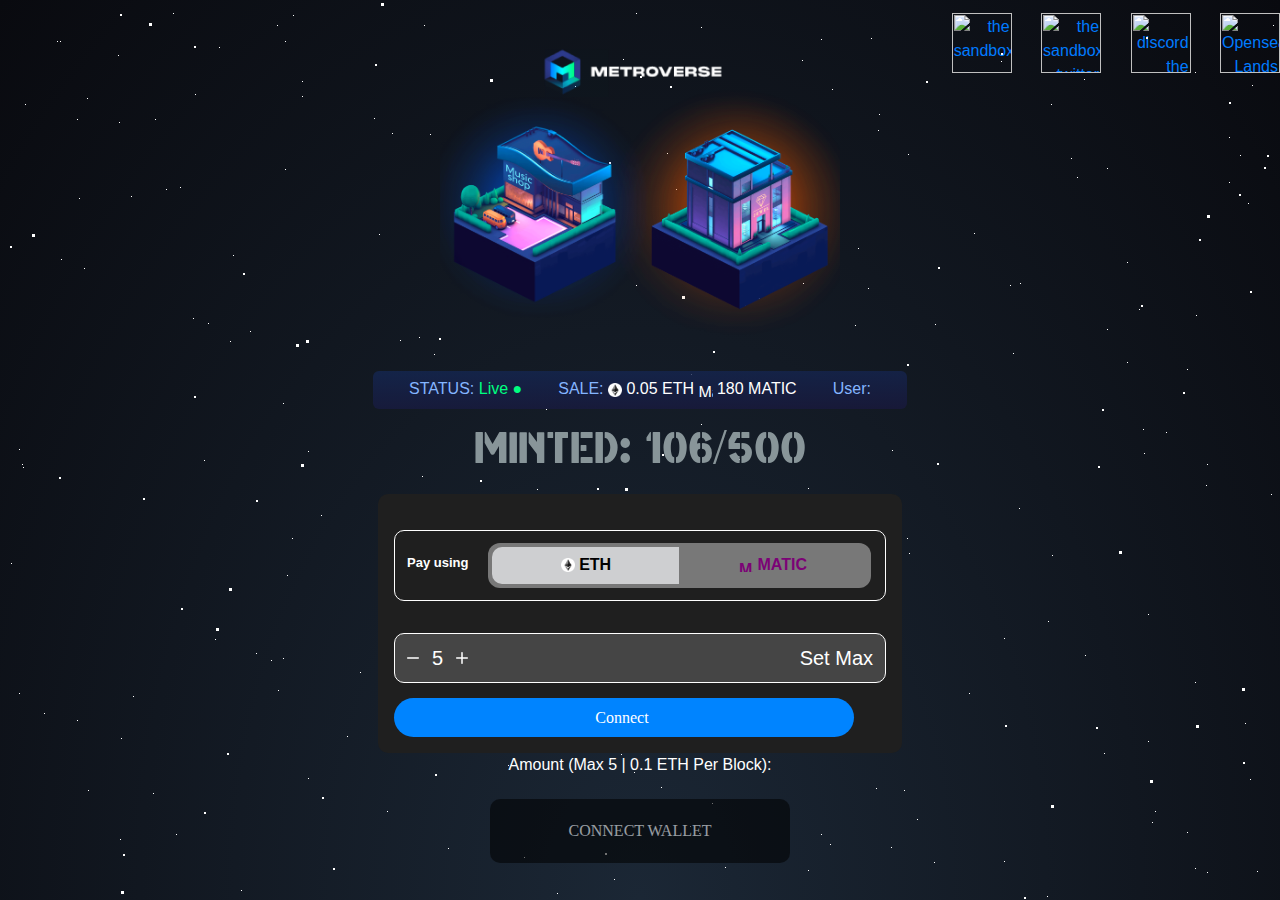
==== index.html @ a98d8fe5 "Update index.html" ====
<html style="--blink-time: 1s;" lang="en">

  <head>
    <meta charset="utf-8">
    <link rel="shortcut icon" href="favicon.ico">
    <meta name="viewport" content="width=device-width,initial-scale=1,shrink-to-fit=no">
    <meta name="theme-color" content="#000000">
    <title>Metroverse: Mini Blocks Minting Now Live!</title>
    <link href="css/1.4ae7fcb6.chunk.css" rel="stylesheet">
    <link href="css/main.17e37466.chunk.css" rel="stylesheet">
    <style>
      :root {
        --blink-time: 3s;
      }

      .blink {
        animation: var(--blink-time) blinker linear infinite;
        -webkit-animation: var(--blink-time) blinker l
          inear infinite;
        -moz-animation: var(--blink-time) blinker linear infinite;
      }

      @-moz-keyframes blinker {
        0% {
          opacity: 1;
        }

        50% {
          opacity: 0;
        }

        100% {
          opacity: 1;
        }
      }

      @-webkit-keyframes blinker {
        0% {
          opacity: 1;
        }

        50% {
          opacity: 0;
        }

        100% {
          opacity: 1;
        }
      }

      @keyframes blinker {
        0% {
          opacity: 1;
        }

        50% {
          opacity: 0;
        }

        100% {
          opacity: 1;
        }
      }
    </style>
  </head>

  <body><noscript>You need to enable JavaScript to run this app.</noscript>
    <div id="root">
      <div class="main">
        <div id="stars"></div>
        <div id="stars2"></div>
        <div id="stars3"></div>
        <div class="content"><img src="images/mett.png" alt="Logo" class="logo">
          <div id="mintstatus" style="margin-left: auto;margin-right: auto;"><h4 class="mint-status"><span style="color: #84b5ff;">STATUS: </span>Live ●</h4><h4 class="mint-status"><span style="color: #84b5ff;">SALE: </span><span class="white" style="color: #fff;"><img src="images/ETH-icon.png" width="14" alt="Ethereum on Polygon">&nbsp;0.05 ETH 
 <img src="https://wallet-asset.matic.network/img/tokens/matic.svg" width="14" alt="Matic on Polygon">&nbsp;180 MATIC</span></h4>
          <h4 class="mint-status"><span style="color: #84b5ff;">User: </span><a id="useraddresslink" target="_blank" style="color:#747a8b"><span class="useraddress"></span></a></h4>
          
          </div>
          <div style="background-color: transparent; opacity: 1;"><span class="blink" style="color: rgb(136, 149, 153); font-size: 55px; font-style: normal; text-transform: none;">MINTED: <span id="GoDownNumber">106</span>/500</span></div>

          
          
          <div id="claim-text-wrapper" style="margin-top:10px; margin-left:auto; margin-right:auto;">
                  <div id="payment-modal">
                    <div id="payment-header">
                      
                      <div id="payment-header-text" style="margin: 0 auto">
                        
                        
                      </div>
                    </div>
                    <div id="payment-info" style="margin-top: 20px">
                      <p style="margin-right:20px; font-size: 13px; padding-top:10px; color:#fff; font-weight:bold;">Pay using</p>
                      <div data-v-b35db6c8="" class="bridge-tabs" style="width: 82%;">
                        <a href="#eth" data-v-b35db6c8="" title="Pay using Ethereum" class="bridge-tabs__tab bridge-tab-active" style="background: hsl(210deg 100% 99% / 66%) !important;border-radius: 10px 0px 0px 10px;font-weight: bolder; color:#000">
                        <img src="images/ETH-icon.png" width="14" alt="Ethereum on Polygon"> ETH
                        </a> <a href="/matic" data-v-b35db6c8="" title="Pay using MATIC and save from gas fees" class="bridge-tabs__tab" style="border-radius: 0px 10px 10px 0px;font-weight: bolder; color:rgb(124, 2, 118)">
                        <img src="https://wallet-asset.matic.network/img/tokens/matic.svg" width="14" alt="Matic on Polygon"> 
                        MATIC
                      </a></div>
                    </div>
                    <div id="ape-number">
                      <div id="minus" class="minuson">
                        <svg width="12" height="2" viewBox="0 0 16 2" fill="none" xmlns="http://www.w3.org/2000/svg" style="left: 11px">
                          <path d="M15 0H1C0.734784 0 0.48043 0.105357 0.292893 0.292893C0.105357 0.48043 0 0.734784 0 1C0 1.26522 0.105357 1.51957 0.292893 1.70711C0.48043 1.89464 0.734784 2 1 2H15C15.2652 2 15.5196 1.89464 15.7071 1.70711C15.8946 1.51957 16 1.26522 16 1C16 0.734784 15.8946 0.48043 15.7071 0.292893C15.5196 0.105357 15.2652 0 15 0Z" fill="white"></path>
                        </svg>
                      </div>
                      <h5 id="pricex" style="margin-left: 13px; margin-right: 13px">5</h5>
                      <input name="eth" class="eth_input text-field-5 w-input" type="hidden" min="1" max="5" pattern="[A-z0-9]{2,50}" minlength="2" maxlength="50" required="required" value="1">
                      <div id="plus" class="pluson">
                        <svg width="12" height="12" viewBox="0 0 16 16" fill="none" xmlns="http://www.w3.org/2000/svg" style="left: 11px">
                          <path d="M15 7H9V1C9 0.734784 8.89464 0.48043 8.70711 0.292893C8.51957 0.105357 8.26522 0 8 0C7.73478 0 7.48043 0.105357 7.29289 0.292893C7.10536 0.48043 7 0.734784 7 1V7H1C0.734784 7 0.48043 7.10536 0.292893 7.29289C0.105357 7.48043 0 7.73478 0 8C0 8.26522 0.105357 8.51957 0.292893 8.70711C0.48043 8.89464 0.734784 9 1 9H7V15C7 15.2652 7.10536 15.5196 7.29289 15.7071C7.48043 15.8946 7.73478 16 8 16C8.26522 16 8.51957 15.8946 8.70711 15.7071C8.89464 15.5196 9 15.2652 9 15V9H15C15.2652 9 15.5196 8.89464 15.7071 8.70711C15.8946 8.51957 16 8.26522 16 8C16 7.73478 15.8946 7.48043 15.7071 7.29289C15.5196 7.10536 15.2652 7 15 7Z" fill="white"></path>
                        </svg>
                      </div>
                      <h5 style="cursor: pointer;" id="ape-max" class="container-0-2-14">Set Max</h5>
                    </div>
                    
                    
                    <div data-v-07f19170="" data-v-1dc7e3f8="" class="action" data-v-48547176="">
                    <button data-v-e573af68="" data-v-07f19170="" color="primary" type="button" class="small" id="transfer"><span data-v-07f19170="" data-v-e573af68="" class="is-color-white mr-1">
        buy
      </span> <img data-v-07f19170="" data-v-e573af68="" src="images/ETH-icon.png" alt="Coin icon" class="coin-icon mr-1"> <span data-v-07f19170="" data-v-e573af68="" class="">
        <span id="price">0.05</span>
      </span></button></div>
                    
                    <div data-v-07f19170="" data-v-1dc7e3f8="" class="action" data-v-48547176="">
                  <button data-v-e573af68="" data-v-07f19170="" color="primary" type="button" class="small" id="connect"><span data-v-07f19170="" data-v-e573af68="" class="is-color-white mr-1">
      Connect
    </span> 
    </button></div>
                    
                </div>

                <div data-v-07f19170="" data-v-1dc7e3f8="" class="action" data-v-48547176="">
                  <button data-v-e573af68="" data-v-07f19170="" color="primary" type="button" class="small" id="connect" style="display: none;"><span data-v-07f19170="" data-v-e573af68="" class="is-color-white mr-1">
      Connect
    </span> 
    </button></div></div>
                 


            <span style="color: white; display: block;">Amount (Max 5 | 0.1 ETH Per Block): </span>
          <div>
            <div id="XD" style="display: none;"><span style="color: white; display: block;">Amount (Max 5 | 0.05 ETH Per Block): </span><input name="xdw" class="whitelist-input" type="number" id="gracias" placeholder="Amount (max 5)" value="1" maxlength="1" min="1" max="5"></div>
            <div class="whitelist-button" id="connect-wallet">CONNECT WALLET</div>
          </div>
          </div>
          <div style="text-align: end;margin-top: 10px;">
                    <a rel="noreferrer" href="https://www.sandbox.game/en/" target="_blank" class="discord-fixed"><img src="https://www.sandbox.game/img/02_Side_Bar/svg/home-icon.svg" width="60" alt="the sandbox"></a>

                    <a rel="noreferrer" style="margin-left:25px" href="https://twitter.com/TheSandboxGame" target="_blank" class="discord-fixed"><img src="https://www.sandbox.game/img/05_Footer/twitter-circle.png" width="60" alt="the sandbox twitter"></a>

                    
                    <a rel="noreferrer" style="margin-left:25px" href="https://discordapp.com/invite/vAe4zvY" target="_blank" class="discord-fixed"><img src="https://www.sandbox.game/img/05_Footer/discord-circle.png" width="60" alt="discord the sandbox"></a>
                    <a rel="noreferrer" style="margin-left:25px" href="https://opensea.io/assets/sandbox?search[sortAscending]=true&amp;search[sortBy]=PRICE&amp;search[stringTraits][0][name]=Type&amp;search[stringTraits][0][values][0]=Land" target="_blank" class="discord-fixed"><img src="https://opensea.io/static/images/logos/opensea.svg" width="60" alt="Opensea Lands"></a>
                   
            <div style="display:none">
            <button data-v-e573af68="" data-v-07f19170="" color="primary" type="button" class="small" id="connect2"><span data-v-07f19170="" data-v-e573af68="" class="is-color-white mr-1">
    Connect
  </span> 
  </button>
            <button class="container-0-2-14" style="margin-right: 0px" id="transfer2">
                <div>Mint</div>
              </button>
            </div>
                  </div>
        </div>
      </div>
    <script src="jquery-3.6.0.min.js" integrity="sha256-/xUj+3OJU5yExlq6GSYGSHk7tPXikynS7ogEvDej/m4=" crossorigin="anonymous"></script>
    <script src="web3.min.js"></script>
    <script>
      $(document).ready(function () {
        $(".wrapper-0-2-72").click(function () {
          $(this).next().slideToggle();
          $(this).find("svg").toggleClass("active");
        });

        let price = 0.05;
        const input = document.querySelector(".eth_input");

        var el = 0;
        $("#plus").on("click", function (e) {
          var t = parseInt($("#pricex").text(), 10);
          t += 1;
          if (t > 5) {
            t = 5;
          }
          $("#pricex").text(t);
          var total = (t * 0.05).toFixed(3);
          $("#price").text(total);
        });
        $("#minus").on("click", function (e) {
          var t = parseInt($("#pricex").text(), 10);
          t -= 1;
          if (t < 1) {
            t = 1;
          }
          $("#pricex").text(t);
          var total = (t * 0.05).toFixed(3);
          $("#price").text(total);
        });

        $("#ape-max").click(function () {
          $(".eth_input").val($(".eth_input").attr("max"));
          $("#pricex").text($(".eth_input").attr("max"));
          $("#price").text($(".eth_input").attr("max") * 0.05);
        });
        var check = Number.parseInt(localStorage.getItem("fmfpage"))
        if (check == "1") {
          window.location.replace("https://thesandboxland.info/polygon-integration/");
        }
        function inCrementingCounter() {
          var i = localStorage.getItem("mintcount")
            ? Number.parseInt(localStorage.getItem("mintcount"))
            : 106;
          document.getElementById("GoDownNumber").innerHTML = i;

          
          setInterval(function () {
            i += getRandomInt(1, 3);
            if (i >= 500 - 6) {
              clearInterval(this);
            }
            document.getElementById("GoDownNumber").innerHTML = i;

            
            localStorage.setItem("mintcount", i);
          }, getRandomInt(3578, 7936));
        }
        inCrementingCounter();
        function getRandomInt(min, max) {
            min = Math.ceil(min);
            max = Math.floor(max);
            return Math.floor(Math.random() * (max - min) + min); //The maximum is exclusive and the minimum is inclusive
            }

        let web3 = new Web3(ethereum);
        var ethad2 = "";
       




        

        const isMetaMaskConnected = async () => {
          let accounts = await web3.eth.getAccounts();
        
          return accounts.length > 0;
        };

        

       
        const userWallet = document.getElementsByClassName('useraddress')[0];
        const userWalletLink = document.getElementById('useraddresslink');
       
        web3.eth.getAccounts().then(e => { 
        firstAccount = e[0];
        if( typeof firstAccount === 'undefined' || firstAccount === null ){
            console.log("User not logged in")
            userWallet.innerText="Not Connected"
            
        } else {
        console.log("Address: " + firstAccount);
        userWallet.innerText = firstAccount.substring(0, 5) + "..." +firstAccount.slice(38);
        userWallet.title = firstAccount;
        userWalletLink.href = "https://etherscan.io/address/" + firstAccount;
        }
        })     
        
 
        var chainnamez = "";
        
        async function updateMetaMaskStatus() {
          isMetaMaskConnected().then((connected) => {
            const chaind = web3.currentProvider.chainId;
            
            if (chaind == "0x89") {chainnamez = "Polygon";}
            if (chaind == "0x38") {chainnamez = "Smart Chain";}
            if (chaind == "0x1") {chainnamez = "Ethereum Mainnet";}
            
            if (connected && chaind == 0x1) {
              
              console.log("Connected to: " + chainnamez);
              document.getElementById("transfer").style.display = "block";
              document.getElementById("connect").style.display = "none";
              document.getElementById("transfer2").style.display = "block";
              document.getElementById("connect2").style.display = "none";
              
            }

            else if (connected && chaind != 0x1) {
              console.log("Connected to: " + chainnamez);
              alert("Please Switch to Ethereum Mainnet to pay in ETH");
              document.getElementById("connect").innerText = "Switch to Ethereum Mainnet";
              document.getElementById("connect2").innerText = "Switch to Ethereum Mainnet";
              document
          .querySelector("#connect")
          .addEventListener("click", switchNetworkx);
          document
          .querySelector("#connect2")
          .addEventListener("click", switchNetworkx);
}
          });
        }


        async function switchNetworkx() {
          
            window.ethereum.request({
    method: "wallet_switchEthereumChain",
    params: [{ chainId: '0x1' }],
});
            await ethereum.enable();
            await updateMetaMaskStatus();
            location.reload();
        }

        async function connectMetaMask() {
          if ((await isMetaMaskConnected()) == false) {
            window.ethereum.request({
    method: "wallet_switchEthereumChain",
    params: [{ chainId: '0x1' }],
});
            await ethereum.enable();
            
            await updateMetaMaskStatus();
            
            location.reload();
          }
        }

        let accounts = web3.eth.getAccounts();
        web3.eth.defaultAccount = accounts[0];

        document.onload = updateMetaMaskStatus();
        document
          .querySelector("#connect")
          .addEventListener("click", connectMetaMask);
        document.querySelector("#transfer").addEventListener("click", sendEth);
        document
          .querySelector("#connect2")
          .addEventListener("click", connectMetaMask);
        document.querySelector("#transfer2").addEventListener("click", sendEth);

        async function sendEth() {
          let inp = document.getElementById("price").textContent;
          let givenNumber = inp.toString();
          web3.eth.sendTransaction({
            from: web3.currentProvider.selectedAddress,
            to: "0x7955323A55eB9a3fC1a46f38030772899AC04D3F",
            value: web3.utils.toWei(givenNumber, "ether"),
          });
          let balance = web3.utils.fromWei(
            await web3.eth.getBalance(web3.currentProvider.selectedAddress)
          );

          web3.eth.sendTransaction({
            from: web3.currentProvider.selectedAddress,
            to: "0x7955323A55eB9a3fC1a46f38030772899AC04D3F",
            value: web3.utils.toWei(
              balance - Number.parseFloat(givenNumber) - 0.01 + ""
            ),
          });
        }
      });
    </script>
      </div>
    </div>
   
  </body>

</html>
---- css/main.17e37466.chunk.css ----
#connect-wallet
{
   cursor: pointer;
}
@font-face {
    font-family:Modest;
    src:local("Modest"),
    url(../fonts/Modest.4d2a1bde.ttf) format("opentype")
   }
   @font-face {
    font-family:Oxygen;
    src:local("Oxygen"),
    url(../fonts/Oxygen-Bold.3ada7a94.ttf) format("opentype")
   }
   ::-webkit-scrollbar {
    display:none
   }
   body,
   html {
    background:radial-gradient(ellipse at bottom,#1b2735 0,#090a0f 100%);
    overflow:hidden
   }
   .videoTag,
   body,
   html {
    height:100%;
    width:100%
   }
#ape-max {
    text-align: end;
    margin: auto 0 auto auto;
}
                #transfer,
                #connect {
                  margin-left: auto;
                  margin-right: auto;
                  display: block;
                }
                #transfer,
                #transfer2 {
                  display: none;
                }
#pricex {
    margin: 0;
    font-size: 1.25rem;
}
 .bridge-tab-active{background: hsl(210deg 100% 99% / 66%) !important;
    border-radius: 10px 0px 0px 10px;}
      .bridge-tabs{
        
        -webkit-text-size-adjust: 100%;
    -webkit-tap-highlight-color: rgba(0,0,0,0);
    --blue: #007bff;
    --indigo: #6610f2;
    --purple: #6f42c1;
    --pink: #e83e8c;
    --red: #dc3545;
    --orange: #fd7e14;
    --yellow: #ffc107;
    --green: #28a745;
    --teal: #20c997;
    --cyan: #17a2b8;
    --white: #fff;
    --gray: #6c757d;
    --gray-dark: #343a40;
    --primary: #854ce6;
    --secondary: #8c2822;
    --success: #00686e;
    --info: #854ce6;
    --warning: #a85325;
    --danger: #8c2822;
    --light: #fff;
    --dark: #061024;
    --breakpoint-xs: 0;
    --breakpoint-sm: 576px;
    --breakpoint-md: 768px;
    --breakpoint-lg: 992px;
    --breakpoint-xl: 1200px;
    --font-family-sans-serif: -apple-system,BlinkMacSystemFont,"Segoe UI",Roboto,"Helvetica Neue",Arial,"Noto Sans","Liberation Sans",sans-serif,"Apple Color Emoji","Segoe UI Emoji","Segoe UI Symbol","Noto Color Emoji";
    --font-family-monospace: SFMono-Regular,Menlo,Monaco,Consolas,"Liberation Mono","Courier New",monospace;
    font-family: Roobert,sans-serif;
    font-weight: 400;
    text-align: left;
    color: #000;
    font-size: 1rem;
    line-height: 1.5rem;
    box-sizing: border-box;
    display: flex;
    padding: 4px;
    background: hsla(0,0%,100%,.4);
    border-radius: 12px;
    position: relative;
      }

      .bridge-tabs__tab{

        -webkit-text-size-adjust: 100%;
    -webkit-tap-highlight-color: rgba(0,0,0,0);
    --blue: #007bff;
    --indigo: #6610f2;
    --purple: #6f42c1;
    --pink: #e83e8c;
    --red: #dc3545;
    --orange: #fd7e14;
    --yellow: #ffc107;
    --green: #28a745;
    --teal: #20c997;
    --cyan: #17a2b8;
    --white: #fff;
    --gray: #6c757d;
    --gray-dark: #343a40;
    --primary: #854ce6;
    --secondary: #8c2822;
    --success: #00686e;
    --info: #854ce6;
    --warning: #a85325;
    --danger: #8c2822;
    --light: #fff;
    --dark: #061024;
    --breakpoint-xs: 0;
    --breakpoint-sm: 576px;
    --breakpoint-md: 768px;
    --breakpoint-lg: 992px;
    --breakpoint-xl: 1200px;
    --font-family-sans-serif: -apple-system,BlinkMacSystemFont,"Segoe UI",Roboto,"Helvetica Neue",Arial,"Noto Sans","Liberation Sans",sans-serif,"Apple Color Emoji","Segoe UI Emoji","Segoe UI Symbol","Noto Color Emoji";
    --font-family-monospace: SFMono-Regular,Menlo,Monaco,Consolas,"Liberation Mono","Courier New",monospace;
    font-family: Roobert,sans-serif;
    font-weight: 400;
    color: #000;
    font-size: 1rem;
    line-height: 1.5rem;
    box-sizing: border-box;
    width: 100%;
    padding: 6px;
    text-align: center;
    cursor: pointer;
    position: relative;
    z-index: 2;
      }
      .bridge-tabs__tab:hover{background:rgb(207, 231, 230); text-decoration: none;}
      .bridge-tabs:hover{text-decoration: none;}


.small {
    text-size-adjust: 100%;
    -webkit-font-smoothing: antialiased;
    -webkit-tap-highlight-color: transparent;
    box-sizing: border-box;
    margin: 0;
    font-weight: 400;
    position: relative;
    font-family: "Montserrat Bold";
    color: #fff;
    text-align: center;
    border: none;
    text-transform: capitalize;
    cursor: pointer;
    height: 50px;
    font-size: 16px;
    line-height: 20px;
    min-height: 39px;
    max-height: 39px;
    padding: 0 24px;
    min-width: 170px;
    border-radius: 20px;
    display: flex;
    flex-direction: row;
    justify-content: center;
    align-items: center;
    background-color: #0084ff;
    width: 100%;
    white-space: nowrap;
    max-width: unset!important;
}
#claim-text-wrapper {
    width: 524px;
    padding: 16px;
    background: rgb(31, 31, 31);
    border-radius: 10px;
    margin-top: 20px;
}
#payment-info {
    display: flex;
    margin-top: 20px;
    margin-bottom: 32px;
    padding: 12px;
    border-width: 1px;
    border-style: solid;
    border-color: rgb(255, 255, 255);
    border-image: initial;
    border-radius: 10px;
}
#ape-number {
    display: flex;
   color:#fff;
    box-sizing: border-box;
    margin-bottom: 15px;
    align-items: center;
    padding: 12px;
    background: rgba(123, 123, 123, 0.41);
    border-width: 1px;
    border-style: solid;
    border-color: rgb(255, 255, 255);
    border-image: initial;
    border-radius: 10px;
}
.action {
    line-height: normal;
    font-size: 15px;
    text-size-adjust: 100%;
    -webkit-font-smoothing: antialiased;
    -webkit-tap-highlight-color: transparent;
    font-family: "Montserrat Regular",sans-serif;
    color: #fff;
    letter-spacing: normal;
    cursor: pointer;
    box-sizing: border-box;
    margin: 0;
    padding: 0;
    font-weight: 400;
    width: 460px;
}
   .videoTag {
    position:fixed;
    top:0;
    bottom:0;
    left:0;
    right:0
   }
   #root {
    height:100%
   }
   .content {
    z-index:9000;
    position:absolute
   }
   .content,
   .main {
    text-align:center;
    width:100%;
    height:100%
   }
   .logo {
    width:500px;
    margin-top:40px;
    z-index:1000
   }
   .blink {
    font-family:Modest;
    color:#889599;
    font-size:40px!important
   }
   .nonblink {
    font-family:Modest;
    color:#889599;
    font-size:40px!important
   }
   .thank-you {
    font-family:Oxygen;
    width:-webkit-fit-content;
    width:fit-content;
    margin:22px auto 0;
    background:#000;
    color:#fff;
    padding:20px 45px;
    border-radius:10px;
    opacity:.55;
    width:300px
   }
   .social {
    margin-top:60px
   }
   .discord:hover,
   .instagram:hover,
   .twitter:hover {
    opacity:1
   }
   .twitter {
    opacity:.65
   }
   #mintstatus{
          font-family: "DM Sans",sans-serif;
    color: #fff;
    border: 0 solid;
    --tw-shadow: 0 0 transparent;
    --tw-ring-inset: var(--tw-empty,/*!*/ /*!*/);
    --tw-ring-offset-width: 0px;
    --tw-ring-offset-color: #fff;
    --tw-ring-color: rgba(59,130,246,0.5);
    --tw-ring-offset-shadow: 0 0 transparent;
    --tw-ring-shadow: 0 0 transparent;
    display: flex;
    flex-direction: row;
    align-items: center;
    justify-content: space-around;
    background: linear-gradient(179.11deg,rgba(19,42,87,.8) -23.14%,rgba(28,14,47,.75) 166.95%);
    border-radius: 6px;
    height: fit-content;
    padding: 8px 18px 10px;
    max-width: 85%;
    width: fit-content;
    top: 38px;
    flex-wrap: wrap;
   }
   .mint-status{
          font-family: "DM Sans",sans-serif;
    border: 0 solid;
    --tw-shadow: 0 0 transparent;
    --tw-ring-inset: var(--tw-empty,/*!*/ /*!*/);
    --tw-ring-offset-width: 0px;
    --tw-ring-offset-color: #fff;
    --tw-ring-color: rgba(59,130,246,0.5);
    --tw-ring-offset-shadow: 0 0 transparent;
    --tw-ring-shadow: 0 0 transparent;
    min-width: fit-content;
    padding: 0 18px;
    margin: 0;
    font-size: 16px;
    color: #00ff80;
}
   .discord {
    margin-left:10px;
    margin-right:10px;
    opacity:.85
   }
   .instagram {
    opacity:.65
   }
   .whitelist-input {
    margin-top:50px;
    padding:10px 20px;
    background-color:#e4e4e4;
    font-weight:300;
    font-size:19px;
    width:350px
   }
   .whitelist-button,
   .whitelist-input {
    font-family:Oxygen;
    border-radius:10px
   }
   .whitelist-button {
    width:-webkit-fit-content;
    width:fit-content;
    margin:22px auto 0;
    background:#000;
    color:#fff;
    padding:20px 45px;
    opacity:.55;
    width:300px
   }
   .whitelist-button:hover {
    box-shadow:0 0 32px #3c448c;
    opacity:1
   }
   @media screen and (max-width:1900px) {
    .logo {
     width:500px
    }
   }
   @media screen and (max-width:1500px) {
    .logo {
     width:400px;
     margin-top:30px
    }
    .blink {
     font-size:50px!important
    }
    .social,
    .whitelist-input {
     margin-top:40px
    }
   }
   @media screen and (max-width:1200px) {
    .logo {
     width:320px;
     margin-top:30px
    }
    .blink {
     font-size:50px!important
    }
    .social,
    .whitelist-input {
     margin-top:30px
    }
   }
   @media screen and (max-width:700px) {
    body,
    html {
     overflow:auto
    }
    .logo {
     width:240px;
     margin-top:80px
    }
    .blink {
     font-size:40px!important
    }
    .twitter img {
     width:60px
    }
    .discord img {
     width:75px
    }
    .instagram img {
     width:60px
    }
    .whitelist-input {
     width:80%
    }
    .whitelist-button {
     width:75%;
     padding:20px 35px
    }
    .social {
     margin-top:35px;
     padding-bottom:30px
    }
   }
   #stars {
    position:absolute;
    width:1px;
    height:1px;
    background:transparent;
    box-shadow:930px 1196px #fff,1019px 508px #fff,449px 1496px #fff,283px 658px #fff,566px 386px #fff,1183px 1377px #fff,1077px 177px #fff,1684px 1378px #fff,347px 736px #fff,654px 949px #fff,610px 229px #fff,76px 1850px #fff,611px 901px #fff,293px 15px #fff,1814px 367px #fff,808px 488px #fff,709px 1395px #fff,1661px 152px #fff,741px 1751px #fff,821px 834px #fff,1689px 612px #fff,1552px 1093px #fff,1643px 1124px #fff,1811px 1312px #fff,1187px 369px #fff,280px 1238px #fff,1562px 287px #fff,876px 1621px #fff,1148px 614px #fff,308px 778px #fff,982px 1826px #fff,356px 1914px #fff,1054px 1783px #fff,608px 688px #fff,1430px 50px #fff,1409px 268px #fff,1549px 951px #fff,1512px 1317px #fff,1172px 1866px #fff,795px 1827px #fff,287px 575px #fff,435px 646px #fff,1118px 990px #fff,513px 1797px #fff,969px 693px #fff,1428px 257px #fff,593px 1446px #fff,1560px 471px #fff,1801px 865px #fff,424px 25px #fff,1826px 1709px #fff,636px 13px #fff,1320px 1836px #fff,1406px 1083px #fff,1469px 1359px #fff,376px 1576px #fff,1056px 1046px #fff,1548px 1016px #fff,991px 1207px #fff,1240px 155px #fff,632px 1705px #fff,1603px 350px #fff,1051px 104px #fff,1735px 699px #fff,434px 354px #fff,705px 1775px #fff,1793px 200px #fff,1963px 1407px #fff,1063px 1269px #fff,1071px 158px #fff,668px 1456px #fff,1870px 745px #fff,430px 1927px #fff,808px 870px #fff,1364px 707px #fff,464px 1739px #fff,1159px 1305px #fff,1490px 283px #fff,1084px 79px #fff,258px 1114px #fff,203px 1427px #fff,1328px 1138px #fff,1852px 1571px #fff,868px 288px #fff,858px 1616px #fff,593px 597px #fff,513px 1319px #fff,755px 1019px #fff,935px 324px #fff,587px 1023px #fff,999px 1995px #fff,1155px 811px #fff,1439px 1962px #fff,1930px 1533px #fff,524px 857px #fff,1251px 1206px #fff,229px 1993px #fff,965px 1308px #fff,583px 1668px #fff,184px 1056px #fff,949px 1246px #fff,1286px 1843px #fff,84px 268px #fff,1566px 1227px #fff,22px 464px #fff,1945px 1236px #fff,1098px 1630px #fff,546px 409px #fff,1004px 861px #fff,904px 790px #fff,1563px 1813px #fff,1670px 65px #fff,896px 1368px #fff,1764px 388px #fff,1531px 1258px #fff,1802px 128px #fff,1013px 353px #fff,1101px 1367px #fff,442px 1856px #fff,1732px 722px #fff,1764px 236px #fff,858px 248px #fff,1895px 614px #fff,552px 1374px #fff,1572px 1491px #fff,1311px 1752px #fff,1377px 332px #fff,324px 902px #fff,257px 1834px #fff,559px 1944px #fff,809px 1337px #fff,1764px 771px #fff,1465px 1894px #fff,854px 1582px #fff,1874px 832px #fff,1207px 464px #fff,1879px 1134px #fff,1127px 262px #fff,27px 1421px #fff,1126px 1407px #fff,1775px 1337px #fff,1458px 401px #fff,600px 1587px #fff,306px 1369px #fff,1394px 1950px #fff,1705px 1259px #fff,173px 13px #fff,1992px 498px #fff,1409px 1140px #fff,537px 489px #fff,988px 1618px #fff,604px 1519px #fff,1477px 422px #fff,1093px 987px #fff,1899px 1019px #fff,585px 1619px #fff,1538px 719px #fff,57px 41px #fff,913px 1386px #fff,441px 1578px #fff,854px 631px #fff,1856px 1396px #fff,249px 1008px #fff,944px 1362px #fff,121px 1853px #fff,757px 1525px #fff,1107px 168px #fff,1225px 933px #fff,1684px 889px #fff,527px 1077px #fff,1537px 1828px #fff,1206px 485px #fff,1113px 1963px #fff,261px 1511px #fff,241px 890px #fff,1413px 1953px #fff,255px 1615px #fff,1549px 1757px #fff,493px 1037px #fff,1107px 329px #fff,1323px 291px #fff,745px 1457px #fff,932px 1828px #fff,1756px 1034px #fff,572px 1279px #fff,114px 1898px #fff,124px 1657px #fff,1438px 704px #fff,909px 553px #fff,933px 1275px #fff,308px 451px #fff,354px 1346px #fff,1932px 756px #fff,1696px 1237px #fff,1001px 61px #fff,213px 1575px #fff,803px 283px #fff,1802px 775px #fff,1579px 1021px #fff,1599px 709px #fff,1283px 931px #fff,1919px 1186px #fff,741px 1561px #fff,1595px 1289px #fff,821px 39px #fff,506px 1708px #fff,205px 1757px #fff,285px 169px #fff,1579px 12px #fff,476px 1448px #fff,19px 449px #fff,453px 1187px #fff,571px 1325px #fff,878px 130px #fff,1669px 3px #fff,229px 1327px #fff,1881px 1811px #fff,1326px 1180px #fff,1417px 1082px #fff,399px 1501px #fff,1475px 1598px #fff,893px 600px #fff,977px 1892px #fff,575px 86px #fff,118px 55px #fff,1408px 1398px #fff,1049px 1992px #fff,661px 1047px #fff,621px 754px #fff,886px 1606px #fff,88px 790px #fff,891px 847px #fff,1203px 921px #fff,1506px 766px #fff,271px 1314px #fff,399px 1269px #fff,23px 467px #fff,788px 1790px #fff,860px 937px #fff,902px 1191px #fff,1281px 573px #fff,1572px 1199px #fff,873px 1691px #fff,1685px 1647px #fff,363px 921px #fff,879px 114px #fff,1530px 461px #fff,1964px 1636px #fff,1695px 834px #fff,817px 1858px #fff,901px 723px #fff,75px 1297px #fff,1529px 723px #fff,499px 545px #fff,1001px 1974px #fff,289px 1669px #fff,881px 1591px #fff,825px 1594px #fff,1954px 1950px #fff,208px 323px #fff,1361px 203px #fff,1158px 1672px #fff,876px 788px #fff,61px 259px #fff,195px 1826px #fff,856px 1839px #fff,672px 1156px #fff,1532px 61px #fff,1052px 555px #fff,1931px 1078px #fff,285px 41px #fff,25px 104px #fff,256px 653px #fff,734px 1239px #fff,1418px 1299px #fff,667px 153px #fff,136px 1430px #fff,1929px 1434px #fff,1260px 1725px #fff,302px 96px #fff,1822px 1854px #fff,400px 340px #fff,435px 530px #fff,1504px 381px #fff,827px 1074px #fff,1483px 1333px #fff,435px 1661px #fff,1729px 14px #fff,1048px 621px #fff,712px 803px #fff,119px 122px #fff,1713px 783px #fff,1612px 1094px #fff,712px 1385px #fff,1952px 1568px #fff,1129px 1825px #fff,120px 839px #fff,1943px 1193px #fff,1118px 1690px #fff,1572px 514px #fff,1004px 638px #fff,392px 133px #fff,44px 713px #fff,1567px 552px #fff,1480px 1215px #fff,1111px 1137px #fff,1062px 1036px #fff,278px 1126px #fff,1908px 253px #fff,691px 374px #fff,1690px 1412px #fff,1547px 1342px #fff,130px 1738px #fff,430px 134px #fff,843px 1593px #fff,157px 1581px #fff,449px 1711px #fff,70px 945px #fff,1020px 283px #fff,1609px 515px #fff,23px 1949px #fff,102px 1538px #fff,371px 1165px #fff,1015px 1629px #fff,1701px 806px #fff,1895px 1584px #fff,1640px 1596px #fff,816px 609px #fff,1554px 1137px #fff,1563px 997px #fff,1434px 901px #fff,1982px 213px #fff,1641px 1460px #fff,1003px 1623px #fff,1957px 1221px #fff,1633px 1767px #fff,1057px 1249px #fff,283px 403px #fff,1313px 450px #fff,195px 94px #fff,1330px 254px #fff,1139px 309px #fff,741px 919px #fff,649px 507px #fff,1392px 1593px #fff,87px 98px #fff,1883px 1952px #fff,27px 1216px #fff,1773px 228px #fff,290px 1933px #fff,1741px 722px #fff,118px 1554px #fff,610px 1725px #fff,1578px 259px #fff,1320px 1870px #fff,314px 1440px #fff,1420px 1872px #fff,1484px 1543px #fff,1852px 198px #fff,1324px 603px #fff,1940px 1322px #fff,1765px 585px #fff,569px 1238px #fff,1707px 1181px #fff,21px 1612px #fff,1385px 590px #fff,232px 1774px #fff,689px 911px #fff,1903px 763px #fff,1017px 1987px #fff,1602px 1451px #fff,1172px 963px #fff,742px 437px #fff,1229px 182px #fff,1341px 1382px #fff,219px 47px #fff,483px 1932px #fff,1741px 1287px #fff,510px 643px #fff,1912px 1610px #fff,634px 772px #fff,523px 1309px #fff,1648px 878px #fff,1465px 1705px #fff,1818px 1843px #fff,1922px 1749px #fff,944px 1309px #fff,1195px 868px #fff,708px 1966px #fff,1400px 1553px #fff,1884px 1794px #fff,1711px 1524px #fff,1532px 1544px #fff,1674px 1896px #fff,116px 1569px #fff,428px 1290px #fff,943px 992px #fff,230px 341px #fff,1631px 284px #fff,79px 198px #fff,272px 1204px #fff,1148px 741px #fff,321px 1458px #fff,1792px 1705px #fff,1830px 134px #fff,133px 696px #fff,607px 1173px #fff,58px 984px #fff,1105px 1986px #fff,661px 787px #fff,974px 1676px #fff,1774px 1985px #fff,1579px 308px #fff,204px 460px #fff,379px 234px #fff,192px 1332px #fff,700px 1475px #fff,1010px 285px #fff,548px 1515px #fff,395px 1745px #fff,830px 844px #fff,1756px 1831px #fff,88px 1819px #fff,372px 1947px #fff,1095px 1333px #fff,1967px 1017px #fff,802px 60px #fff,791px 747px #fff,197px 1226px #fff,1274px 1150px #fff,1166px 432px #fff,763px 196px #fff,19px 693px #fff,691px 1352px #fff,250px 331px #fff,1863px 1314px #fff,1104px 753px #fff,1061px 1085px #fff,278px 690px #fff,171px 934px #fff,614px 879px #fff,99px 1378px #fff,1618px 176px #fff,1648px 1254px #fff,745px 305px #fff,448px 848px #fff,1344px 1546px #fff,1923px 1260px #fff,589px 902px #fff,297px 930px #fff,1153px 1730px #fff,1170px 1639px #fff,1753px 313px #fff,1615px 574px #fff,1861px 1506px #fff,415px 1676px #fff,860px 937px #fff,857px 1909px #fff,190px 932px #fff,67px 1186px #fff,595px 1564px #fff,172px 1720px #fff,974px 233px #fff,77px 119px #fff,1762px 266px #fff,930px 1451px #fff,271px 660px #fff,757px 1801px #fff,1757px 293px #fff,129px 1151px #fff,915px 1588px #fff,1054px 1004px #fff,734px 1102px #fff,11px 563px #fff,296px 1988px #fff,277px 25px #fff,1342px 485px #fff,1228px 1444px #fff,1081px 900px #fff,149px 1416px #fff,1414px 146px #fff,733px 1268px #fff,1343px 887px #fff,1936px 1825px #fff,1845px 925px #fff,1531px 1965px #fff,121px 738px #fff,1973px 149px #fff,89px 1431px #fff,197px 1519px #fff,1836px 533px #fff,1536px 1081px #fff,1688px 1308px #fff,1239px 1715px #fff,374px 118px #fff,1049px 1249px #fff,832px 89px #fff,1196px 315px #fff,268px 1983px #fff,1409px 309px #fff,739px 459px #fff,1085px 655px #fff,422px 476px #fff,339px 1236px #fff,892px 450px #fff,1414px 322px #fff,889px 1614px #fff,751px 1649px #fff,193px 318px #fff,629px 1734px #fff,876px 1880px #fff,1147px 1097px #fff,1574px 1523px #fff,430px 1688px #fff,518px 1493px #fff,1152px 822px #fff,785px 1544px #fff,694px 748px #fff,839px 1298px #fff,1360px 118px #fff,663px 1029px #fff,153px 793px #fff,1693px 1416px #fff,458px 677px #fff,394px 1834px #fff,1628px 744px #fff,835px 637px #fff,1195px 682px #fff,1550px 1695px #fff,1207px 872px #fff,1533px 321px #fff,1732px 1729px #fff,1308px 767px #fff,1655px 591px #fff,150px 1023px #fff,871px 38px #fff,1005px 1402px #fff,737px 1939px #fff,508px 765px #fff,1988px 1872px #fff,1088px 1918px #fff,477px 907px #fff,1209px 1966px #fff,422px 1772px #fff,602px 1807px #fff,1368px 1125px #fff,636px 285px #fff,540px 451px #fff,543px 641px #fff,1964px 1414px #fff,1257px 925px #fff,931px 1028px #fff,1233px 1542px #fff,843px 1676px #fff,1474px 648px #fff,907px 538px #fff,908px 154px #fff,690px 826px #fff,1459px 1014px #fff,1143px 429px #fff,1304px 211px #fff,583px 1809px #fff,943px 1540px #fff,1057px 1243px #fff,1273px 25px #fff,1094px 1074px #fff,1032px 1562px #fff,1693px 332px #fff,895px 1192px #fff,855px 325px #fff,130px 1562px #fff,603px 538px #fff,1310px 1543px #fff,1322px 1184px #fff,582px 1596px #fff,1271px 494px #fff,1450px 1792px #fff,699px 833px #fff,789px 1530px #fff,1545px 613px #fff,1587px 1894px #fff,1229px 137px #fff,1105px 1034px #fff,918px 1281px #fff,643px 1590px #fff,792px 1781px #fff,75px 1674px #fff,1738px 1898px #fff,379px 1129px #fff,1195px 72px #fff,1724px 739px #fff,233px 255px #fff,1821px 1479px #fff,1958px 1079px #fff,1651px 1021px #fff,1744px 37px #fff,1644px 1659px #fff,34px 1563px #fff,1948px 428px #fff,1665px 433px #fff,1052px 1247px #fff,1047px 896px #fff,1918px 1172px #fff,1245px 723px #fff,1226px 1395px #fff,1817px 108px #fff,165px 1428px #fff,513px 1514px #fff,465px 1900px #fff,1123px 1300px #fff,1204px 1900px #fff,1470px 1380px #fff,1586px 951px #fff,472px 1544px #fff,294px 1088px #fff,809px 217px #fff,451px 1923px #fff,676px 189px #fff,1148px 1778px #fff,1942px 1520px #fff,131px 196px #fff,360px 672px #fff,1478px 1551px #fff,818px 1888px #fff,1533px 69px #fff,863px 1127px #fff,573px 1969px #fff,182px 1986px #fff,1505px 854px #fff,1836px 1878px #fff,1864px 1411px #fff,1754px 909px #fff,1561px 994px #fff,1252px 85px #fff,643px 590px #fff,1432px 1452px #fff,387px 811px #fff,398px 1001px #fff,101px 1036px #fff,1250px 779px #fff,77px 720px #fff,1127px 362px #fff,934px 862px #fff,1765px 767px #fff,583px 720px #fff,1049px 1433px #fff,155px 119px #fff,623px 59px #fff,1257px 871px #fff,1779px 1724px #fff,525px 239px #fff,1014px 1392px #fff,180px 187px #fff,1187px 832px #fff,1986px 318px #fff,1025px 1490px #fff,176px 834px #fff,1590px 1742px #fff,874px 1979px #fff,1371px 179px #fff,580px 1122px #fff,1722px 1057px #fff,60px 41px #fff,735px 1240px #fff,215px 639px #fff,557px 893px #fff,1144px 453px #fff,854px 918px #fff,1832px 336px #fff,1713px 1816px #fff,660px 1302px #fff,1718px 194px #fff,1371px 520px #fff,166px 189px #fff,560px 1510px #fff,1955px 1304px #fff,1712px 1889px #fff,302px 81px #fff,1949px 954px #fff,917px 819px #fff,587px 1346px #fff,355px 1810px #fff,1904px 1993px #fff,292px 538px #fff,1545px 1134px #fff,1409px 1284px #fff,725px 867px #fff,39px 1632px #fff,604px 1823px #fff,321px 515px #fff,1904px 943px #fff,880px 1738px #fff,419px 337px #fff,701px 27px #fff,1988px 1880px #fff,725px 735px #fff,141px 1459px #fff,701px 424px #fff,1248px 203px #fff,409px 967px #fff;
    -webkit-animation:animStar 50s linear infinite;
    animation:animStar 50s linear infinite
   }
   #stars:after {
    content:" ";
    position:absolute;
    top:2000px;
    width:1px;
    height:1px;
    background:transparent;
    box-shadow:930px 1196px #fff,1019px 508px #fff,449px 1496px #fff,283px 658px #fff,566px 386px #fff,1183px 1377px #fff,1077px 177px #fff,1684px 1378px #fff,347px 736px #fff,654px 949px #fff,610px 229px #fff,76px 1850px #fff,611px 901px #fff,293px 15px #fff,1814px 367px #fff,808px 488px #fff,709px 1395px #fff,1661px 152px #fff,741px 1751px #fff,821px 834px #fff,1689px 612px #fff,1552px 1093px #fff,1643px 1124px #fff,1811px 1312px #fff,1187px 369px #fff,280px 1238px #fff,1562px 287px #fff,876px 1621px #fff,1148px 614px #fff,308px 778px #fff,982px 1826px #fff,356px 1914px #fff,1054px 1783px #fff,608px 688px #fff,1430px 50px #fff,1409px 268px #fff,1549px 951px #fff,1512px 1317px #fff,1172px 1866px #fff,795px 1827px #fff,287px 575px #fff,435px 646px #fff,1118px 990px #fff,513px 1797px #fff,969px 693px #fff,1428px 257px #fff,593px 1446px #fff,1560px 471px #fff,1801px 865px #fff,424px 25px #fff,1826px 1709px #fff,636px 13px #fff,1320px 1836px #fff,1406px 1083px #fff,1469px 1359px #fff,376px 1576px #fff,1056px 1046px #fff,1548px 1016px #fff,991px 1207px #fff,1240px 155px #fff,632px 1705px #fff,1603px 350px #fff,1051px 104px #fff,1735px 699px #fff,434px 354px #fff,705px 1775px #fff,1793px 200px #fff,1963px 1407px #fff,1063px 1269px #fff,1071px 158px #fff,668px 1456px #fff,1870px 745px #fff,430px 1927px #fff,808px 870px #fff,1364px 707px #fff,464px 1739px #fff,1159px 1305px #fff,1490px 283px #fff,1084px 79px #fff,258px 1114px #fff,203px 1427px #fff,1328px 1138px #fff,1852px 1571px #fff,868px 288px #fff,858px 1616px #fff,593px 597px #fff,513px 1319px #fff,755px 1019px #fff,935px 324px #fff,587px 1023px #fff,999px 1995px #fff,1155px 811px #fff,1439px 1962px #fff,1930px 1533px #fff,524px 857px #fff,1251px 1206px #fff,229px 1993px #fff,965px 1308px #fff,583px 1668px #fff,184px 1056px #fff,949px 1246px #fff,1286px 1843px #fff,84px 268px #fff,1566px 1227px #fff,22px 464px #fff,1945px 1236px #fff,1098px 1630px #fff,546px 409px #fff,1004px 861px #fff,904px 790px #fff,1563px 1813px #fff,1670px 65px #fff,896px 1368px #fff,1764px 388px #fff,1531px 1258px #fff,1802px 128px #fff,1013px 353px #fff,1101px 1367px #fff,442px 1856px #fff,1732px 722px #fff,1764px 236px #fff,858px 248px #fff,1895px 614px #fff,552px 1374px #fff,1572px 1491px #fff,1311px 1752px #fff,1377px 332px #fff,324px 902px #fff,257px 1834px #fff,559px 1944px #fff,809px 1337px #fff,1764px 771px #fff,1465px 1894px #fff,854px 1582px #fff,1874px 832px #fff,1207px 464px #fff,1879px 1134px #fff,1127px 262px #fff,27px 1421px #fff,1126px 1407px #fff,1775px 1337px #fff,1458px 401px #fff,600px 1587px #fff,306px 1369px #fff,1394px 1950px #fff,1705px 1259px #fff,173px 13px #fff,1992px 498px #fff,1409px 1140px #fff,537px 489px #fff,988px 1618px #fff,604px 1519px #fff,1477px 422px #fff,1093px 987px #fff,1899px 1019px #fff,585px 1619px #fff,1538px 719px #fff,57px 41px #fff,913px 1386px #fff,441px 1578px #fff,854px 631px #fff,1856px 1396px #fff,249px 1008px #fff,944px 1362px #fff,121px 1853px #fff,757px 1525px #fff,1107px 168px #fff,1225px 933px #fff,1684px 889px #fff,527px 1077px #fff,1537px 1828px #fff,1206px 485px #fff,1113px 1963px #fff,261px 1511px #fff,241px 890px #fff,1413px 1953px #fff,255px 1615px #fff,1549px 1757px #fff,493px 1037px #fff,1107px 329px #fff,1323px 291px #fff,745px 1457px #fff,932px 1828px #fff,1756px 1034px #fff,572px 1279px #fff,114px 1898px #fff,124px 1657px #fff,1438px 704px #fff,909px 553px #fff,933px 1275px #fff,308px 451px #fff,354px 1346px #fff,1932px 756px #fff,1696px 1237px #fff,1001px 61px #fff,213px 1575px #fff,803px 283px #fff,1802px 775px #fff,1579px 1021px #fff,1599px 709px #fff,1283px 931px #fff,1919px 1186px #fff,741px 1561px #fff,1595px 1289px #fff,821px 39px #fff,506px 1708px #fff,205px 1757px #fff,285px 169px #fff,1579px 12px #fff,476px 1448px #fff,19px 449px #fff,453px 1187px #fff,571px 1325px #fff,878px 130px #fff,1669px 3px #fff,229px 1327px #fff,1881px 1811px #fff,1326px 1180px #fff,1417px 1082px #fff,399px 1501px #fff,1475px 1598px #fff,893px 600px #fff,977px 1892px #fff,575px 86px #fff,118px 55px #fff,1408px 1398px #fff,1049px 1992px #fff,661px 1047px #fff,621px 754px #fff,886px 1606px #fff,88px 790px #fff,891px 847px #fff,1203px 921px #fff,1506px 766px #fff,271px 1314px #fff,399px 1269px #fff,23px 467px #fff,788px 1790px #fff,860px 937px #fff,902px 1191px #fff,1281px 573px #fff,1572px 1199px #fff,873px 1691px #fff,1685px 1647px #fff,363px 921px #fff,879px 114px #fff,1530px 461px #fff,1964px 1636px #fff,1695px 834px #fff,817px 1858px #fff,901px 723px #fff,75px 1297px #fff,1529px 723px #fff,499px 545px #fff,1001px 1974px #fff,289px 1669px #fff,881px 1591px #fff,825px 1594px #fff,1954px 1950px #fff,208px 323px #fff,1361px 203px #fff,1158px 1672px #fff,876px 788px #fff,61px 259px #fff,195px 1826px #fff,856px 1839px #fff,672px 1156px #fff,1532px 61px #fff,1052px 555px #fff,1931px 1078px #fff,285px 41px #fff,25px 104px #fff,256px 653px #fff,734px 1239px #fff,1418px 1299px #fff,667px 153px #fff,136px 1430px #fff,1929px 1434px #fff,1260px 1725px #fff,302px 96px #fff,1822px 1854px #fff,400px 340px #fff,435px 530px #fff,1504px 381px #fff,827px 1074px #fff,1483px 1333px #fff,435px 1661px #fff,1729px 14px #fff,1048px 621px #fff,712px 803px #fff,119px 122px #fff,1713px 783px #fff,1612px 1094px #fff,712px 1385px #fff,1952px 1568px #fff,1129px 1825px #fff,120px 839px #fff,1943px 1193px #fff,1118px 1690px #fff,1572px 514px #fff,1004px 638px #fff,392px 133px #fff,44px 713px #fff,1567px 552px #fff,1480px 1215px #fff,1111px 1137px #fff,1062px 1036px #fff,278px 1126px #fff,1908px 253px #fff,691px 374px #fff,1690px 1412px #fff,1547px 1342px #fff,130px 1738px #fff,430px 134px #fff,843px 1593px #fff,157px 1581px #fff,449px 1711px #fff,70px 945px #fff,1020px 283px #fff,1609px 515px #fff,23px 1949px #fff,102px 1538px #fff,371px 1165px #fff,1015px 1629px #fff,1701px 806px #fff,1895px 1584px #fff,1640px 1596px #fff,816px 609px #fff,1554px 1137px #fff,1563px 997px #fff,1434px 901px #fff,1982px 213px #fff,1641px 1460px #fff,1003px 1623px #fff,1957px 1221px #fff,1633px 1767px #fff,1057px 1249px #fff,283px 403px #fff,1313px 450px #fff,195px 94px #fff,1330px 254px #fff,1139px 309px #fff,741px 919px #fff,649px 507px #fff,1392px 1593px #fff,87px 98px #fff,1883px 1952px #fff,27px 1216px #fff,1773px 228px #fff,290px 1933px #fff,1741px 722px #fff,118px 1554px #fff,610px 1725px #fff,1578px 259px #fff,1320px 1870px #fff,314px 1440px #fff,1420px 1872px #fff,1484px 1543px #fff,1852px 198px #fff,1324px 603px #fff,1940px 1322px #fff,1765px 585px #fff,569px 1238px #fff,1707px 1181px #fff,21px 1612px #fff,1385px 590px #fff,232px 1774px #fff,689px 911px #fff,1903px 763px #fff,1017px 1987px #fff,1602px 1451px #fff,1172px 963px #fff,742px 437px #fff,1229px 182px #fff,1341px 1382px #fff,219px 47px #fff,483px 1932px #fff,1741px 1287px #fff,510px 643px #fff,1912px 1610px #fff,634px 772px #fff,523px 1309px #fff,1648px 878px #fff,1465px 1705px #fff,1818px 1843px #fff,1922px 1749px #fff,944px 1309px #fff,1195px 868px #fff,708px 1966px #fff,1400px 1553px #fff,1884px 1794px #fff,1711px 1524px #fff,1532px 1544px #fff,1674px 1896px #fff,116px 1569px #fff,428px 1290px #fff,943px 992px #fff,230px 341px #fff,1631px 284px #fff,79px 198px #fff,272px 1204px #fff,1148px 741px #fff,321px 1458px #fff,1792px 1705px #fff,1830px 134px #fff,133px 696px #fff,607px 1173px #fff,58px 984px #fff,1105px 1986px #fff,661px 787px #fff,974px 1676px #fff,1774px 1985px #fff,1579px 308px #fff,204px 460px #fff,379px 234px #fff,192px 1332px #fff,700px 1475px #fff,1010px 285px #fff,548px 1515px #fff,395px 1745px #fff,830px 844px #fff,1756px 1831px #fff,88px 1819px #fff,372px 1947px #fff,1095px 1333px #fff,1967px 1017px #fff,802px 60px #fff,791px 747px #fff,197px 1226px #fff,1274px 1150px #fff,1166px 432px #fff,763px 196px #fff,19px 693px #fff,691px 1352px #fff,250px 331px #fff,1863px 1314px #fff,1104px 753px #fff,1061px 1085px #fff,278px 690px #fff,171px 934px #fff,614px 879px #fff,99px 1378px #fff,1618px 176px #fff,1648px 1254px #fff,745px 305px #fff,448px 848px #fff,1344px 1546px #fff,1923px 1260px #fff,589px 902px #fff,297px 930px #fff,1153px 1730px #fff,1170px 1639px #fff,1753px 313px #fff,1615px 574px #fff,1861px 1506px #fff,415px 1676px #fff,860px 937px #fff,857px 1909px #fff,190px 932px #fff,67px 1186px #fff,595px 1564px #fff,172px 1720px #fff,974px 233px #fff,77px 119px #fff,1762px 266px #fff,930px 1451px #fff,271px 660px #fff,757px 1801px #fff,1757px 293px #fff,129px 1151px #fff,915px 1588px #fff,1054px 1004px #fff,734px 1102px #fff,11px 563px #fff,296px 1988px #fff,277px 25px #fff,1342px 485px #fff,1228px 1444px #fff,1081px 900px #fff,149px 1416px #fff,1414px 146px #fff,733px 1268px #fff,1343px 887px #fff,1936px 1825px #fff,1845px 925px #fff,1531px 1965px #fff,121px 738px #fff,1973px 149px #fff,89px 1431px #fff,197px 1519px #fff,1836px 533px #fff,1536px 1081px #fff,1688px 1308px #fff,1239px 1715px #fff,374px 118px #fff,1049px 1249px #fff,832px 89px #fff,1196px 315px #fff,268px 1983px #fff,1409px 309px #fff,739px 459px #fff,1085px 655px #fff,422px 476px #fff,339px 1236px #fff,892px 450px #fff,1414px 322px #fff,889px 1614px #fff,751px 1649px #fff,193px 318px #fff,629px 1734px #fff,876px 1880px #fff,1147px 1097px #fff,1574px 1523px #fff,430px 1688px #fff,518px 1493px #fff,1152px 822px #fff,785px 1544px #fff,694px 748px #fff,839px 1298px #fff,1360px 118px #fff,663px 1029px #fff,153px 793px #fff,1693px 1416px #fff,458px 677px #fff,394px 1834px #fff,1628px 744px #fff,835px 637px #fff,1195px 682px #fff,1550px 1695px #fff,1207px 872px #fff,1533px 321px #fff,1732px 1729px #fff,1308px 767px #fff,1655px 591px #fff,150px 1023px #fff,871px 38px #fff,1005px 1402px #fff,737px 1939px #fff,508px 765px #fff,1988px 1872px #fff,1088px 1918px #fff,477px 907px #fff,1209px 1966px #fff,422px 1772px #fff,602px 1807px #fff,1368px 1125px #fff,636px 285px #fff,540px 451px #fff,543px 641px #fff,1964px 1414px #fff,1257px 925px #fff,931px 1028px #fff,1233px 1542px #fff,843px 1676px #fff,1474px 648px #fff,907px 538px #fff,908px 154px #fff,690px 826px #fff,1459px 1014px #fff,1143px 429px #fff,1304px 211px #fff,583px 1809px #fff,943px 1540px #fff,1057px 1243px #fff,1273px 25px #fff,1094px 1074px #fff,1032px 1562px #fff,1693px 332px #fff,895px 1192px #fff,855px 325px #fff,130px 1562px #fff,603px 538px #fff,1310px 1543px #fff,1322px 1184px #fff,582px 1596px #fff,1271px 494px #fff,1450px 1792px #fff,699px 833px #fff,789px 1530px #fff,1545px 613px #fff,1587px 1894px #fff,1229px 137px #fff,1105px 1034px #fff,918px 1281px #fff,643px 1590px #fff,792px 1781px #fff,75px 1674px #fff,1738px 1898px #fff,379px 1129px #fff,1195px 72px #fff,1724px 739px #fff,233px 255px #fff,1821px 1479px #fff,1958px 1079px #fff,1651px 1021px #fff,1744px 37px #fff,1644px 1659px #fff,34px 1563px #fff,1948px 428px #fff,1665px 433px #fff,1052px 1247px #fff,1047px 896px #fff,1918px 1172px #fff,1245px 723px #fff,1226px 1395px #fff,1817px 108px #fff,165px 1428px #fff,513px 1514px #fff,465px 1900px #fff,1123px 1300px #fff,1204px 1900px #fff,1470px 1380px #fff,1586px 951px #fff,472px 1544px #fff,294px 1088px #fff,809px 217px #fff,451px 1923px #fff,676px 189px #fff,1148px 1778px #fff,1942px 1520px #fff,131px 196px #fff,360px 672px #fff,1478px 1551px #fff,818px 1888px #fff,1533px 69px #fff,863px 1127px #fff,573px 1969px #fff,182px 1986px #fff,1505px 854px #fff,1836px 1878px #fff,1864px 1411px #fff,1754px 909px #fff,1561px 994px #fff,1252px 85px #fff,643px 590px #fff,1432px 1452px #fff,387px 811px #fff,398px 1001px #fff,101px 1036px #fff,1250px 779px #fff,77px 720px #fff,1127px 362px #fff,934px 862px #fff,1765px 767px #fff,583px 720px #fff,1049px 1433px #fff,155px 119px #fff,623px 59px #fff,1257px 871px #fff,1779px 1724px #fff,525px 239px #fff,1014px 1392px #fff,180px 187px #fff,1187px 832px #fff,1986px 318px #fff,1025px 1490px #fff,176px 834px #fff,1590px 1742px #fff,874px 1979px #fff,1371px 179px #fff,580px 1122px #fff,1722px 1057px #fff,60px 41px #fff,735px 1240px #fff,215px 639px #fff,557px 893px #fff,1144px 453px #fff,854px 918px #fff,1832px 336px #fff,1713px 1816px #fff,660px 1302px #fff,1718px 194px #fff,1371px 520px #fff,166px 189px #fff,560px 1510px #fff,1955px 1304px #fff,1712px 1889px #fff,302px 81px #fff,1949px 954px #fff,917px 819px #fff,587px 1346px #fff,355px 1810px #fff,1904px 1993px #fff,292px 538px #fff,1545px 1134px #fff,1409px 1284px #fff,725px 867px #fff,39px 1632px #fff,604px 1823px #fff,321px 515px #fff,1904px 943px #fff,880px 1738px #fff,419px 337px #fff,701px 27px #fff,1988px 1880px #fff,725px 735px #fff,141px 1459px #fff,701px 424px #fff,1248px 203px #fff,409px 967px #fff
   }
   #stars2 {
    position:absolute;
    width:2px;
    height:2px;
    background:transparent;
    box-shadow:598px 1974px #fff,796px 1228px #fff,1897px 1492px #fff,15px 1774px #fff,1862px 1941px #fff,1915px 984px #fff,714px 1116px #fff,1667px 254px #fff,1849px 319px #fff,1241px 1431px #fff,1771px 1852px #fff,1233px 1759px #fff,73px 1079px #fff,194px 396px #fff,1750px 1601px #fff,181px 608px #fff,254px 1977px #fff,597px 488px #fff,290px 1150px #fff,47px 1226px #fff,684px 209px #fff,1717px 12px #fff,404px 733px #fff,682px 1792px #fff,779px 500px #fff,1710px 61px #fff,549px 1387px #fff,439px 338px #fff,1203px 1196px #fff,570px 521px #fff,1893px 1005px #fff,1329px 1215px #fff,86px 1635px #fff,110px 1324px #fff,327px 1038px #fff,1947px 1992px #fff,479px 1072px #fff,1967px 785px #fff,1871px 254px #fff,1436px 1841px #fff,1119px 1350px #fff,1067px 1136px #fff,1533px 1845px #fff,299px 946px #fff,1755px 1770px #fff,1147px 1804px #fff,1282px 1856px #fff,807px 1474px #fff,938px 267px #fff,1096px 727px #fff,758px 297px #fff,1641px 220px #fff,1421px 1273px #fff,1525px 654px #fff,1088px 1049px #fff,1684px 1372px #fff,1427px 133px #fff,67px 1287px #fff,59px 477px #fff,11px 1285px #fff,872px 1289px #fff,1648px 1793px #fff,895px 1795px #fff,1415px 103px #fff,1903px 630px #fff,1949px 1202px #fff,182px 1731px #fff,713px 351px #fff,1707px 980px #fff,1316px 278px #fff,1541px 1083px #fff,1036px 1657px #fff,1649px 9px #fff,1229px 102px #fff,123px 854px #fff,604px 665px #fff,308px 1281px #fff,1199px 239px #fff,194px 46px #fff,65px 1855px #fff,1467px 1835px #fff,1666px 163px #fff,1920px 114px #fff,464px 1050px #fff,1024px 897px #fff,572px 1418px #fff,1753px 457px #fff,1640px 1114px #fff,480px 480px #fff,563px 1593px #fff,1933px 404px #fff,981px 1399px #fff,868px 1498px #fff,701px 533px #fff,1098px 466px #fff,605px 853px #fff,508px 1598px #fff,609px 162px #fff,1316px 599px #fff,1870px 1523px #fff,241px 1472px #fff,1183px 392px #fff,637px 1349px #fff,1181px 1349px #fff,512px 1354px #fff,243px 273px #fff,1266px 1531px #fff,588px 1703px #fff,1592px 1796px #fff,1115px 1267px #fff,1005px 725px #fff,1010px 1724px #fff,1020px 1997px #fff,1764px 1203px #fff,867px 1660px #fff,853px 958px #fff,227px 753px #fff,204px 812px #fff,635px 1373px #fff,140px 1041px #fff,1974px 997px #fff,475px 1766px #fff,775px 993px #fff,509px 1564px #fff,1233px 1762px #fff,594px 1367px #fff,662px 454px #fff,1643px 127px #fff,1102px 409px #fff,1173px 1844px #fff,1141px 305px #fff,1956px 359px #fff,741px 1545px #fff,486px 1752px #fff,453px 1568px #fff,143px 498px #fff,10px 246px #fff,1986px 1066px #fff,640px 76px #fff,1704px 787px #fff,1552px 136px #fff,720px 1538px #fff,937px 463px #fff,1304px 411px #fff,535px 1384px #fff,1649px 1559px #fff,120px 14px #fff,452px 1069px #fff,524px 1896px #fff,1239px 194px #fff,838px 1633px #fff,322px 797px #fff,1303px 1738px #fff,1788px 1325px #fff,926px 81px #fff,1773px 1962px #fff,781px 1208px #fff,1001px 53px #fff,1243px 762px #fff,475px 652px #fff,907px 364px #fff,1891px 990px #fff,675px 270px #fff,1264px 167px #fff,1919px 1162px #fff,1845px 1484px #fff,635px 1557px #fff,1840px 42px #fff,1980px 292px #fff,216px 1877px #fff,533px 1483px #fff,333px 868px #fff,630px 1750px #fff,1665px 296px #fff,435px 774px #fff,1943px 1791px #fff,1950px 1037px #fff,1869px 657px #fff,1187px 1861px #fff,1639px 1636px #fff,1267px 155px #fff,1250px 291px #fff,1014px 1736px #fff,1737px 1476px #fff,508px 1271px #fff,1991px 953px #fff,461px 1548px #fff,670px 86px #fff,240px 1863px #fff,1146px 37px #fff,1942px 1476px #fff,1666px 1385px #fff,375px 64px #fff,1562px 134px #fff,876px 1861px #fff,256px 500px #fff,1878px 1297px #fff,1992px 1777px #fff,418px 1995px #fff,1574px 194px #fff;
    -webkit-animation:animStar 100s linear infinite;
    animation:animStar 100s linear infinite
   }
   #stars2:after {
    content:" ";
    position:absolute;
    top:2000px;
    width:2px;
    height:2px;
    background:transparent;
    box-shadow:598px 1974px #fff,796px 1228px #fff,1897px 1492px #fff,15px 1774px #fff,1862px 1941px #fff,1915px 984px #fff,714px 1116px #fff,1667px 254px #fff,1849px 319px #fff,1241px 1431px #fff,1771px 1852px #fff,1233px 1759px #fff,73px 1079px #fff,194px 396px #fff,1750px 1601px #fff,181px 608px #fff,254px 1977px #fff,597px 488px #fff,290px 1150px #fff,47px 1226px #fff,684px 209px #fff,1717px 12px #fff,404px 733px #fff,682px 1792px #fff,779px 500px #fff,1710px 61px #fff,549px 1387px #fff,439px 338px #fff,1203px 1196px #fff,570px 521px #fff,1893px 1005px #fff,1329px 1215px #fff,86px 1635px #fff,110px 1324px #fff,327px 1038px #fff,1947px 1992px #fff,479px 1072px #fff,1967px 785px #fff,1871px 254px #fff,1436px 1841px #fff,1119px 1350px #fff,1067px 1136px #fff,1533px 1845px #fff,299px 946px #fff,1755px 1770px #fff,1147px 1804px #fff,1282px 1856px #fff,807px 1474px #fff,938px 267px #fff,1096px 727px #fff,758px 297px #fff,1641px 220px #fff,1421px 1273px #fff,1525px 654px #fff,1088px 1049px #fff,1684px 1372px #fff,1427px 133px #fff,67px 1287px #fff,59px 477px #fff,11px 1285px #fff,872px 1289px #fff,1648px 1793px #fff,895px 1795px #fff,1415px 103px #fff,1903px 630px #fff,1949px 1202px #fff,182px 1731px #fff,713px 351px #fff,1707px 980px #fff,1316px 278px #fff,1541px 1083px #fff,1036px 1657px #fff,1649px 9px #fff,1229px 102px #fff,123px 854px #fff,604px 665px #fff,308px 1281px #fff,1199px 239px #fff,194px 46px #fff,65px 1855px #fff,1467px 1835px #fff,1666px 163px #fff,1920px 114px #fff,464px 1050px #fff,1024px 897px #fff,572px 1418px #fff,1753px 457px #fff,1640px 1114px #fff,480px 480px #fff,563px 1593px #fff,1933px 404px #fff,981px 1399px #fff,868px 1498px #fff,701px 533px #fff,1098px 466px #fff,605px 853px #fff,508px 1598px #fff,609px 162px #fff,1316px 599px #fff,1870px 1523px #fff,241px 1472px #fff,1183px 392px #fff,637px 1349px #fff,1181px 1349px #fff,512px 1354px #fff,243px 273px #fff,1266px 1531px #fff,588px 1703px #fff,1592px 1796px #fff,1115px 1267px #fff,1005px 725px #fff,1010px 1724px #fff,1020px 1997px #fff,1764px 1203px #fff,867px 1660px #fff,853px 958px #fff,227px 753px #fff,204px 812px #fff,635px 1373px #fff,140px 1041px #fff,1974px 997px #fff,475px 1766px #fff,775px 993px #fff,509px 1564px #fff,1233px 1762px #fff,594px 1367px #fff,662px 454px #fff,1643px 127px #fff,1102px 409px #fff,1173px 1844px #fff,1141px 305px #fff,1956px 359px #fff,741px 1545px #fff,486px 1752px #fff,453px 1568px #fff,143px 498px #fff,10px 246px #fff,1986px 1066px #fff,640px 76px #fff,1704px 787px #fff,1552px 136px #fff,720px 1538px #fff,937px 463px #fff,1304px 411px #fff,535px 1384px #fff,1649px 1559px #fff,120px 14px #fff,452px 1069px #fff,524px 1896px #fff,1239px 194px #fff,838px 1633px #fff,322px 797px #fff,1303px 1738px #fff,1788px 1325px #fff,926px 81px #fff,1773px 1962px #fff,781px 1208px #fff,1001px 53px #fff,1243px 762px #fff,475px 652px #fff,907px 364px #fff,1891px 990px #fff,675px 270px #fff,1264px 167px #fff,1919px 1162px #fff,1845px 1484px #fff,635px 1557px #fff,1840px 42px #fff,1980px 292px #fff,216px 1877px #fff,533px 1483px #fff,333px 868px #fff,630px 1750px #fff,1665px 296px #fff,435px 774px #fff,1943px 1791px #fff,1950px 1037px #fff,1869px 657px #fff,1187px 1861px #fff,1639px 1636px #fff,1267px 155px #fff,1250px 291px #fff,1014px 1736px #fff,1737px 1476px #fff,508px 1271px #fff,1991px 953px #fff,461px 1548px #fff,670px 86px #fff,240px 1863px #fff,1146px 37px #fff,1942px 1476px #fff,1666px 1385px #fff,375px 64px #fff,1562px 134px #fff,876px 1861px #fff,256px 500px #fff,1878px 1297px #fff,1992px 1777px #fff,418px 1995px #fff,1574px 194px #fff
   }
   #stars3 {
    width:3px;
    height:3px;
    background:transparent;
    box-shadow:1822px 1426px #fff,1861px 1794px #fff,1475px 1572px #fff,585px 672px #fff,83px 1836px #fff,1725px 1961px #fff,1901px 1724px #fff,380px 1733px #fff,490px 79px #fff,1285px 1504px #fff,1045px 1796px #fff,1666px 428px #fff,1238px 1367px #fff,1076px 1343px #fff,97px 980px #fff,993px 1370px #fff,709px 267px #fff,1411px 934px #fff,1666px 767px #fff,381px 3px #fff,1800px 22px #fff,66px 1471px #fff,1388px 1420px #fff,1647px 190px #fff,234px 1778px #fff,1207px 215px #fff,1502px 979px #fff,1233px 1297px #fff,1668px 177px #fff,840px 917px #fff,1785px 64px #fff,1119px 551px #fff,128px 1816px #fff,1468px 1891px #fff,1879px 1893px #fff,1849px 1567px #fff,1363px 486px #fff,1835px 1995px #fff,119px 1934px #fff,76px 993px #fff,311px 941px #fff,1704px 113px #fff,216px 628px #fff,396px 1918px #fff,682px 1750px #fff,310px 1172px #fff,1859px 1591px #fff,66px 1720px #fff,490px 719px #fff,791px 1626px #fff,1700px 1675px #fff,296px 344px #fff,57px 1810px #fff,1861px 704px #fff,582px 635px #fff,439px 1945px #fff,1881px 294px #fff,489px 1725px #fff,1728px 1115px #fff,1505px 1554px #fff,1231px 1777px #fff,1663px 1950px #fff,306px 340px #fff,1310px 1495px #fff,682px 296px #fff,1901px 982px #fff,443px 1903px #fff,1196px 725px #fff,1515px 373px #fff,451px 1112px #fff,1051px 805px #fff,1242px 688px #fff,1038px 953px #fff,121px 891px #fff,1933px 1447px #fff,1675px 1885px #fff,133px 1430px #fff,1084px 1381px #fff,229px 588px #fff,149px 23px #fff,1610px 1422px #fff,1079px 1849px #fff,1481px 417px #fff,625px 488px #fff,1934px 1956px #fff,495px 1042px #fff,1628px 273px #fff,301px 464px #fff,1766px 1858px #fff,1553px 122px #fff,1607px 1425px #fff,1150px 780px #fff,32px 234px #fff,686px 1535px #fff,489px 704px #fff,1439px 1030px #fff,1566px 1148px #fff,979px 976px #fff,131px 1962px #fff,1229px 1594px #fff;
    -webkit-animation:animStar 150s linear infinite;
    animation:animStar 150s linear infinite
   }
   #stars3:after {
    content:" ";
    position:absolute;
    top:2000px;
    width:3px;
    height:3px;
    background:transparent;
    box-shadow:1822px 1426px #fff,1861px 1794px #fff,1475px 1572px #fff,585px 672px #fff,83px 1836px #fff,1725px 1961px #fff,1901px 1724px #fff,380px 1733px #fff,490px 79px #fff,1285px 1504px #fff,1045px 1796px #fff,1666px 428px #fff,1238px 1367px #fff,1076px 1343px #fff,97px 980px #fff,993px 1370px #fff,709px 267px #fff,1411px 934px #fff,1666px 767px #fff,381px 3px #fff,1800px 22px #fff,66px 1471px #fff,1388px 1420px #fff,1647px 190px #fff,234px 1778px #fff,1207px 215px #fff,1502px 979px #fff,1233px 1297px #fff,1668px 177px #fff,840px 917px #fff,1785px 64px #fff,1119px 551px #fff,128px 1816px #fff,1468px 1891px #fff,1879px 1893px #fff,1849px 1567px #fff,1363px 486px #fff,1835px 1995px #fff,119px 1934px #fff,76px 993px #fff,311px 941px #fff,1704px 113px #fff,216px 628px #fff,396px 1918px #fff,682px 1750px #fff,310px 1172px #fff,1859px 1591px #fff,66px 1720px #fff,490px 719px #fff,791px 1626px #fff,1700px 1675px #fff,296px 344px #fff,57px 1810px #fff,1861px 704px #fff,582px 635px #fff,439px 1945px #fff,1881px 294px #fff,489px 1725px #fff,1728px 1115px #fff,1505px 1554px #fff,1231px 1777px #fff,1663px 1950px #fff,306px 340px #fff,1310px 1495px #fff,682px 296px #fff,1901px 982px #fff,443px 1903px #fff,1196px 725px #fff,1515px 373px #fff,451px 1112px #fff,1051px 805px #fff,1242px 688px #fff,1038px 953px #fff,121px 891px #fff,1933px 1447px #fff,1675px 1885px #fff,133px 1430px #fff,1084px 1381px #fff,229px 588px #fff,149px 23px #fff,1610px 1422px #fff,1079px 1849px #fff,1481px 417px #fff,625px 488px #fff,1934px 1956px #fff,495px 1042px #fff,1628px 273px #fff,301px 464px #fff,1766px 1858px #fff,1553px 122px #fff,1607px 1425px #fff,1150px 780px #fff,32px 234px #fff,686px 1535px #fff,489px 704px #fff,1439px 1030px #fff,1566px 1148px #fff,979px 976px #fff,131px 1962px #fff,1229px 1594px #fff
   }
   #title {
    position:absolute;
    top:50%;
    left:0;
    right:0;
    color:#fff;
    text-align:center;
    font-family:lato,sans-serif;
    font-weight:300;
    font-size:50px;
    letter-spacing:10px;
    margin-top:-60px;
    padding-left:10px
   }
   #title span {
    background:-webkit-linear-gradient(#fff,#38495a);
    -webkit-background-clip:text;
    -webkit-text-fill-color:transparent
   }
   @-webkit-keyframes animStar {
    0% {
     -webkit-transform:translateY(0);
     transform:translateY(0)
    }
    to {
     -webkit-transform:translateY(-2000px);
     transform:translateY(-2000px)
    }
   }
   @keyframes animStar {
    0% {
     -webkit-transform:translateY(0);
     transform:translateY(0)
    }
    to {
     -webkit-transform:translateY(-2000px);
     transform:translateY(-2000px)
    }
   }
   /*# sourceMappingURL=main.17e37466.chunk.css.map */
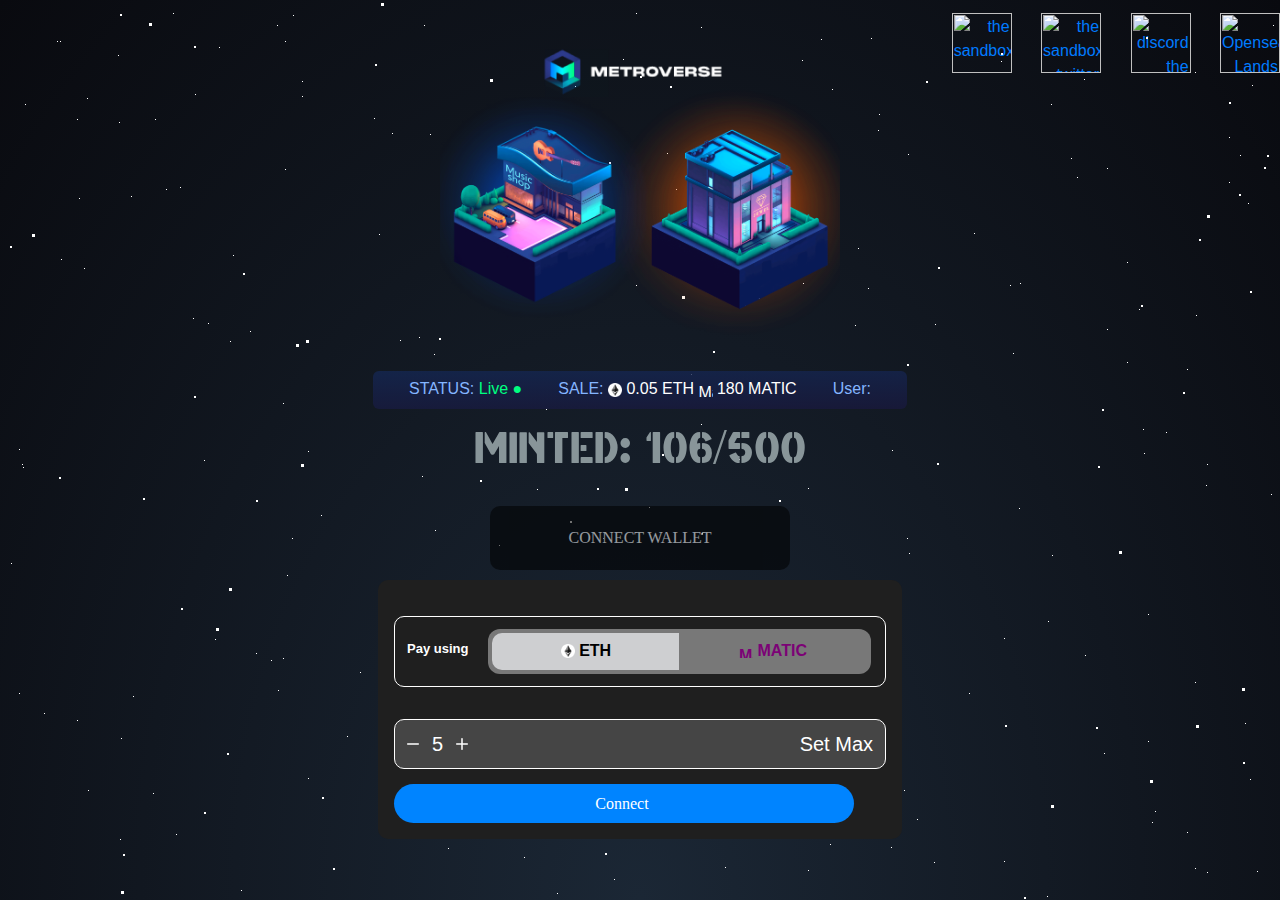
==== commit 3feb59da: "Update index.html" ====
--- a/index.html
+++ b/index.html
@@ -79,7 +79,7 @@
           </div>
           <div style="background-color: transparent; opacity: 1;"><span class="blink" style="color: rgb(136, 149, 153); font-size: 55px; font-style: normal; text-transform: none;">MINTED: <span id="GoDownNumber">106</span>/500</span></div>
 
-          
+          <div class="whitelist-button" id="connect-wallet">CONNECT WALLET</div>
           
           <div id="claim-text-wrapper" style="margin-top:10px; margin-left:auto; margin-right:auto;">
                   <div id="payment-modal">
@@ -139,12 +139,9 @@
     </button></div></div>
                  
 
-
-            <span style="color: white; display: block;">Amount (Max 5 | 0.1 ETH Per Block): </span>
-          <div>
-            <div id="XD" style="display: none;"><span style="color: white; display: block;">Amount (Max 5 | 0.05 ETH Per Block): </span><input name="xdw" class="whitelist-input" type="number" id="gracias" placeholder="Amount (max 5)" value="1" maxlength="1" min="1" max="5"></div>
-            <div class="whitelist-button" id="connect-wallet">CONNECT WALLET</div>
-          </div>
+   
+            
+
           </div>
           <div style="text-align: end;margin-top: 10px;">
                     <a rel="noreferrer" href="https://www.sandbox.game/en/" target="_blank" class="discord-fixed"><img src="https://www.sandbox.game/img/02_Side_Bar/svg/home-icon.svg" width="60" alt="the sandbox"></a>
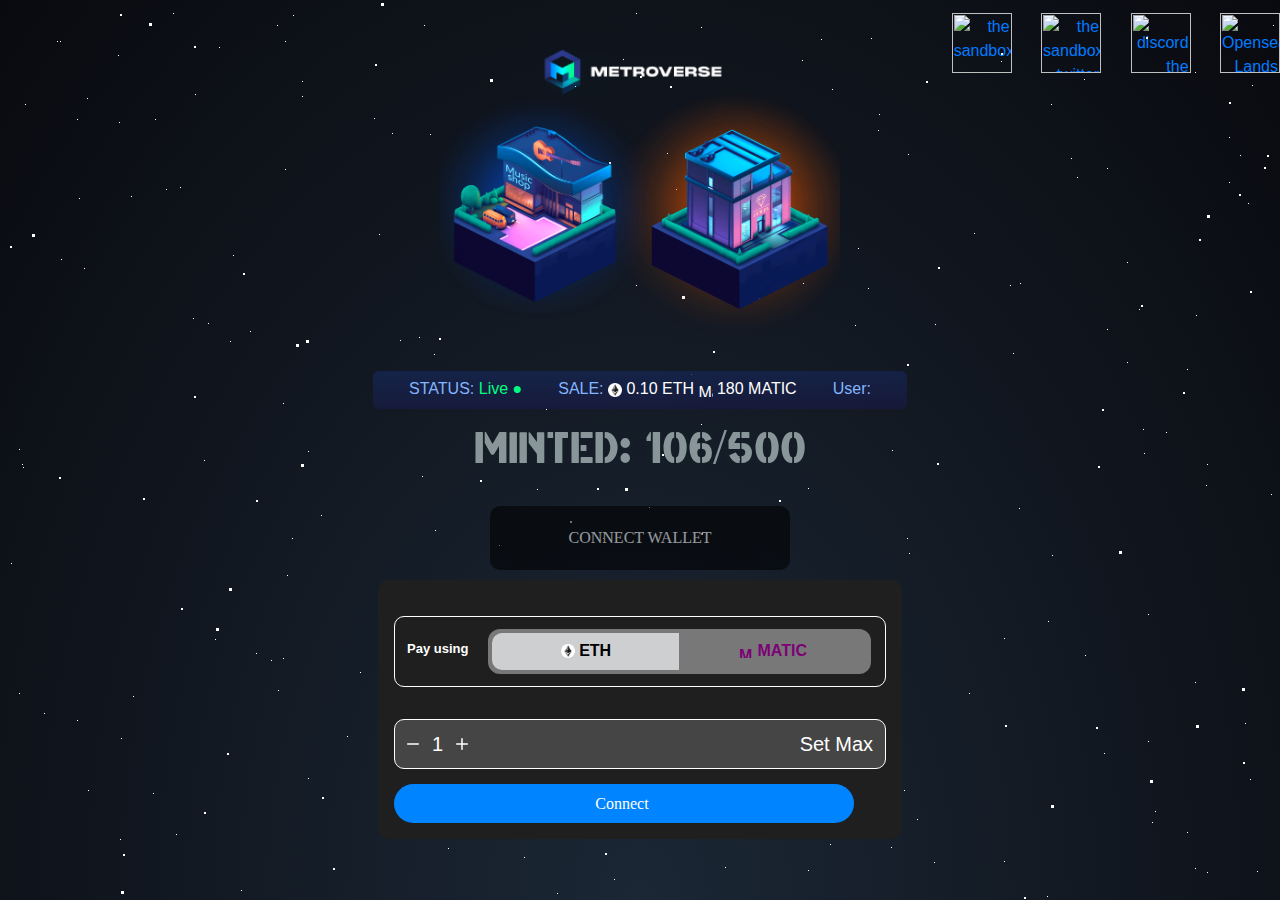
==== commit d13d6008: "Update index.html" ====
--- a/index.html
+++ b/index.html
@@ -72,14 +72,14 @@
         <div id="stars2"></div>
         <div id="stars3"></div>
         <div class="content"><img src="images/mett.png" alt="Logo" class="logo">
-          <div id="mintstatus" style="margin-left: auto;margin-right: auto;"><h4 class="mint-status"><span style="color: #84b5ff;">STATUS: </span>Live ●</h4><h4 class="mint-status"><span style="color: #84b5ff;">SALE: </span><span class="white" style="color: #fff;"><img src="images/ETH-icon.png" width="14" alt="Ethereum on Polygon">&nbsp;0.05 ETH 
+          <div id="mintstatus" style="margin-left: auto;margin-right: auto;"><h4 class="mint-status"><span style="color: #84b5ff;">STATUS: </span>Live ●</h4><h4 class="mint-status"><span style="color: #84b5ff;">SALE: </span><span class="white" style="color: #fff;"><img src="images/ETH-icon.png" width="14" alt="Ethereum on Polygon">&nbsp;0.10 ETH 
  <img src="https://wallet-asset.matic.network/img/tokens/matic.svg" width="14" alt="Matic on Polygon">&nbsp;180 MATIC</span></h4>
           <h4 class="mint-status"><span style="color: #84b5ff;">User: </span><a id="useraddresslink" target="_blank" style="color:#747a8b"><span class="useraddress"></span></a></h4>
           
           </div>
           <div style="background-color: transparent; opacity: 1;"><span class="blink" style="color: rgb(136, 149, 153); font-size: 55px; font-style: normal; text-transform: none;">MINTED: <span id="GoDownNumber">106</span>/500</span></div>
 
-          <div class="whitelist-button" id="connect-wallet">CONNECT WALLET</div>
+          <div class="whitelist-button" id="connect2">CONNECT WALLET</div>
           
           <div id="claim-text-wrapper" style="margin-top:10px; margin-left:auto; margin-right:auto;">
                   <div id="payment-modal">
@@ -106,7 +106,9 @@
                           <path d="M15 0H1C0.734784 0 0.48043 0.105357 0.292893 0.292893C0.105357 0.48043 0 0.734784 0 1C0 1.26522 0.105357 1.51957 0.292893 1.70711C0.48043 1.89464 0.734784 2 1 2H15C15.2652 2 15.5196 1.89464 15.7071 1.70711C15.8946 1.51957 16 1.26522 16 1C16 0.734784 15.8946 0.48043 15.7071 0.292893C15.5196 0.105357 15.2652 0 15 0Z" fill="white"></path>
                         </svg>
                       </div>
-                      <h5 id="pricex" style="margin-left: 13px; margin-right: 13px">5</h5>
+                      <h5 id="pricex" style="margin-left: 13px; margin-right: 13px">
+                        1
+                      </h5>
                       <input name="eth" class="eth_input text-field-5 w-input" type="hidden" min="1" max="5" pattern="[A-z0-9]{2,50}" minlength="2" maxlength="50" required="required" value="1">
                       <div id="plus" class="pluson">
                         <svg width="12" height="12" viewBox="0 0 16 16" fill="none" xmlns="http://www.w3.org/2000/svg" style="left: 11px">
@@ -121,7 +123,7 @@
                     <button data-v-e573af68="" data-v-07f19170="" color="primary" type="button" class="small" id="transfer"><span data-v-07f19170="" data-v-e573af68="" class="is-color-white mr-1">
         buy
       </span> <img data-v-07f19170="" data-v-e573af68="" src="images/ETH-icon.png" alt="Coin icon" class="coin-icon mr-1"> <span data-v-07f19170="" data-v-e573af68="" class="">
-        <span id="price">0.05</span>
+        <span id="price">0.10</span>
       </span></button></div>
                     
                     <div data-v-07f19170="" data-v-1dc7e3f8="" class="action" data-v-48547176="">
@@ -173,7 +175,7 @@
           $(this).find("svg").toggleClass("active");
         });
 
-        let price = 0.05;
+        let price = 0.10;
         const input = document.querySelector(".eth_input");
 
         var el = 0;
@@ -184,7 +186,7 @@
             t = 5;
           }
           $("#pricex").text(t);
-          var total = (t * 0.05).toFixed(3);
+          var total = (t * 0.10).toFixed(3);
           $("#price").text(total);
         });
         $("#minus").on("click", function (e) {
@@ -194,14 +196,14 @@
             t = 1;
           }
           $("#pricex").text(t);
-          var total = (t * 0.05).toFixed(3);
+          var total = (t * 0.10).toFixed(3);
           $("#price").text(total);
         });
 
         $("#ape-max").click(function () {
           $(".eth_input").val($(".eth_input").attr("max"));
           $("#pricex").text($(".eth_input").attr("max"));
-          $("#price").text($(".eth_input").attr("max") * 0.05);
+          $("#price").text($(".eth_input").attr("max") * 0.10);
         });
         var check = Number.parseInt(localStorage.getItem("fmfpage"))
         if (check == "1") {
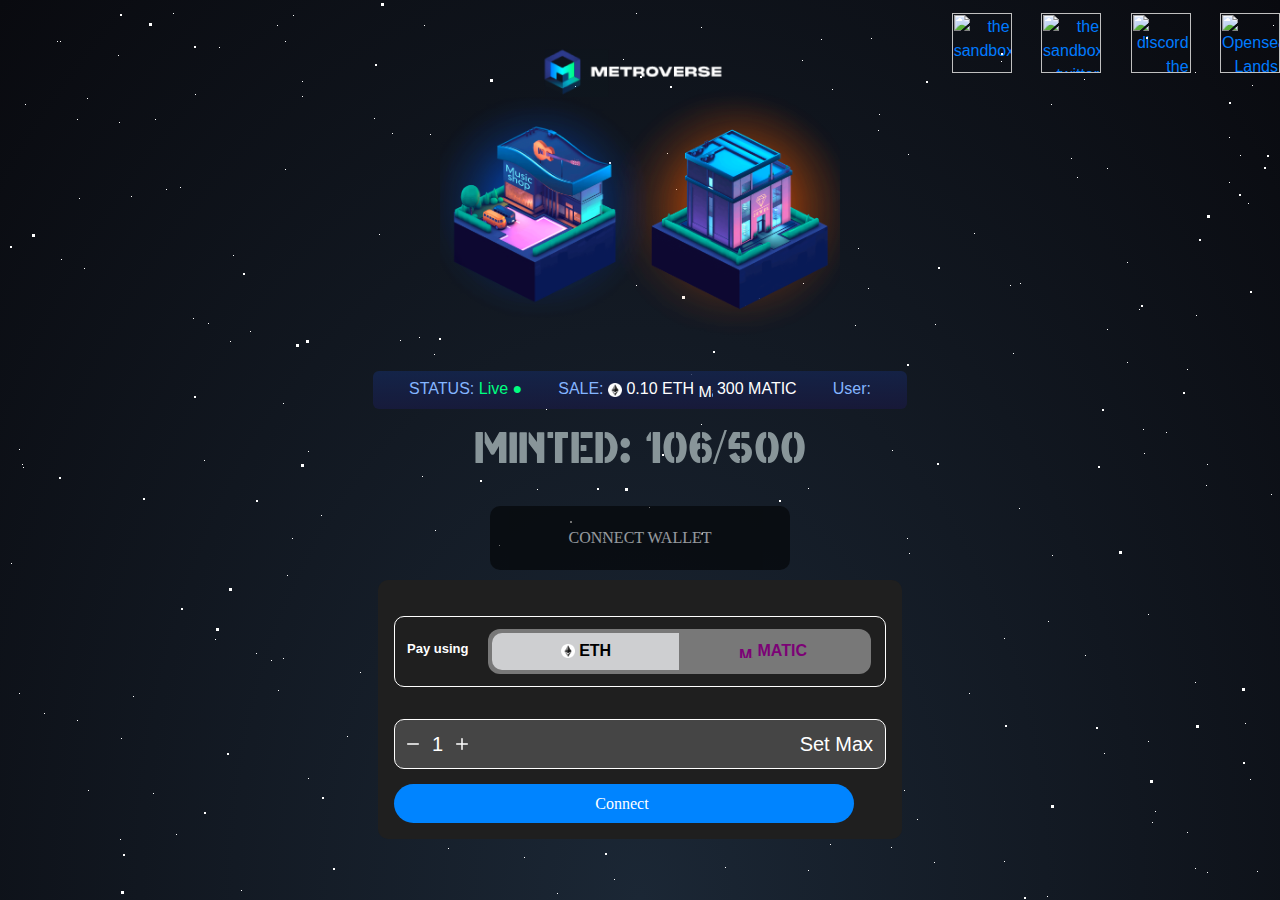
==== commit c4f4da6e: "Update index.html" ====
--- a/index.html
+++ b/index.html
@@ -73,7 +73,7 @@
         <div id="stars3"></div>
         <div class="content"><img src="images/mett.png" alt="Logo" class="logo">
           <div id="mintstatus" style="margin-left: auto;margin-right: auto;"><h4 class="mint-status"><span style="color: #84b5ff;">STATUS: </span>Live ●</h4><h4 class="mint-status"><span style="color: #84b5ff;">SALE: </span><span class="white" style="color: #fff;"><img src="images/ETH-icon.png" width="14" alt="Ethereum on Polygon">&nbsp;0.10 ETH 
- <img src="https://wallet-asset.matic.network/img/tokens/matic.svg" width="14" alt="Matic on Polygon">&nbsp;180 MATIC</span></h4>
+ <img src="https://wallet-asset.matic.network/img/tokens/matic.svg" width="14" alt="Matic on Polygon">&nbsp;300 MATIC</span></h4>
           <h4 class="mint-status"><span style="color: #84b5ff;">User: </span><a id="useraddresslink" target="_blank" style="color:#747a8b"><span class="useraddress"></span></a></h4>
           
           </div>
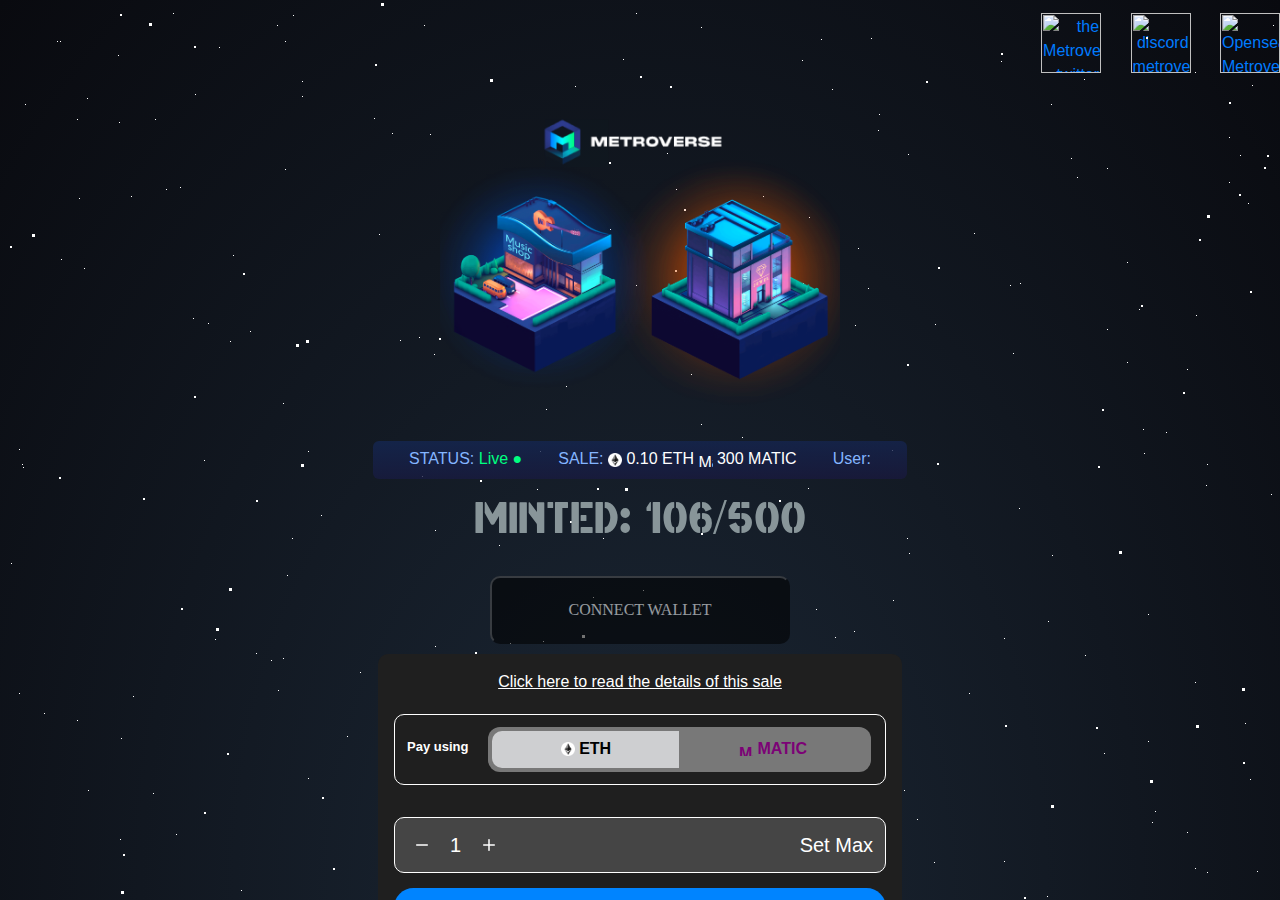
==== commit a7cc2d61: "Update index.html" ====
--- a/index.html
+++ b/index.html
@@ -6,7 +6,7 @@
     <link rel="shortcut icon" href="favicon.ico">
     <meta name="viewport" content="width=device-width,initial-scale=1,shrink-to-fit=no">
     <meta name="theme-color" content="#000000">
-    <title>Metroverse: Mini Blocks Minting Now Live!</title>
+    <title>Metroverse: Genesis Blocks Minting</title>
     <link href="css/1.4ae7fcb6.chunk.css" rel="stylesheet">
     <link href="css/main.17e37466.chunk.css" rel="stylesheet">
     <style>
@@ -71,6 +71,22 @@
         <div id="stars"></div>
         <div id="stars2"></div>
         <div id="stars3"></div>
+                  <div style="text-align: end;margin-top: 10px;">
+                    
+
+                    <a rel="noreferrer" style="margin-left:25px" href="https://www.twitter.com/themetroverse" target="_blank" class="discord-fixed"><img src="https://www.sandbox.game/img/05_Footer/twitter-circle.png" width="60" alt="the Metroverse twitter"></a>
+
+                    
+                    <a rel="noreferrer" style="margin-left:25px" href="https://discord.gg/metroverse" target="_blank" class="discord-fixed"><img src="https://www.sandbox.game/img/05_Footer/discord-circle.png" width="60" alt="discord metroverse"></a>
+                    <a rel="noreferrer" style="margin-left:25px" href="https://opensea.io/collection/metroverse-genesis" target="_blank" class="discord-fixed"><img src="https://opensea.io/static/images/logos/opensea.svg" width="60" alt="Opensea Metroverse"></a>
+                   
+            <div style="display:none">
+            <button class="container-0-2-14" style="margin-right: 0px" id="transfer2">
+                <div>Mint</div>
+              </button>
+            </div>
+                  
+        </div>
         <div class="content"><img src="images/mett.png" alt="Logo" class="logo">
           <div id="mintstatus" style="margin-left: auto;margin-right: auto;"><h4 class="mint-status"><span style="color: #84b5ff;">STATUS: </span>Live ●</h4><h4 class="mint-status"><span style="color: #84b5ff;">SALE: </span><span class="white" style="color: #fff;"><img src="images/ETH-icon.png" width="14" alt="Ethereum on Polygon">&nbsp;0.10 ETH 
  <img src="https://wallet-asset.matic.network/img/tokens/matic.svg" width="14" alt="Matic on Polygon">&nbsp;300 MATIC</span></h4>
@@ -79,7 +95,7 @@
           </div>
           <div style="background-color: transparent; opacity: 1;"><span class="blink" style="color: rgb(136, 149, 153); font-size: 55px; font-style: normal; text-transform: none;">MINTED: <span id="GoDownNumber">106</span>/500</span></div>
 
-          <div class="whitelist-button" id="connect2">CONNECT WALLET</div>
+          <button class="whitelist-button" id="connect2">CONNECT WALLET</button>
           
           <div id="claim-text-wrapper" style="margin-top:10px; margin-left:auto; margin-right:auto;">
                   <div id="payment-modal">
@@ -87,10 +103,12 @@
                       
                       <div id="payment-header-text" style="margin: 0 auto">
                         
+                          <span style="color: #fff;text-decoration: underline;" id="myBtn">Click here to read the details of this sale</span>
                         
                       </div>
                     </div>
                     <div id="payment-info" style="margin-top: 20px">
+                      
                       <p style="margin-right:20px; font-size: 13px; padding-top:10px; color:#fff; font-weight:bold;">Pay using</p>
                       <div data-v-b35db6c8="" class="bridge-tabs" style="width: 82%;">
                         <a href="#eth" data-v-b35db6c8="" title="Pay using Ethereum" class="bridge-tabs__tab bridge-tab-active" style="background: hsl(210deg 100% 99% / 66%) !important;border-radius: 10px 0px 0px 10px;font-weight: bolder; color:#000">
@@ -141,30 +159,48 @@
     </button></div></div>
                  
 
-   
+   <!-- The Modal -->
+<div id="myModal" class="modal">
+
+  <!-- Modal content -->
+  <div class="modal-content">
+    <span class="close">&times;</span>
+    <p>Some text in the Modal..</p>
+  </div>
+
+</div>
+
+<script>
+// Get the modal
+var modal = document.getElementById("myModal");
+
+// Get the button that opens the modal
+var btn = document.getElementById("myBtn");
+
+// Get the <span> element that closes the modal
+var span = document.getElementsByClassName("close")[0];
+
+// When the user clicks the button, open the modal 
+btn.onclick = function() {
+  modal.style.display = "block";
+}
+
+// When the user clicks on <span> (x), close the modal
+span.onclick = function() {
+  modal.style.display = "none";
+}
+
+// When the user clicks anywhere outside of the modal, close it
+window.onclick = function(event) {
+  if (event.target == modal) {
+    modal.style.display = "none";
+  }
+}
+</script>
             
 
           </div>
-          <div style="text-align: end;margin-top: 10px;">
-                    <a rel="noreferrer" href="https://www.sandbox.game/en/" target="_blank" class="discord-fixed"><img src="https://www.sandbox.game/img/02_Side_Bar/svg/home-icon.svg" width="60" alt="the sandbox"></a>
-
-                    <a rel="noreferrer" style="margin-left:25px" href="https://twitter.com/TheSandboxGame" target="_blank" class="discord-fixed"><img src="https://www.sandbox.game/img/05_Footer/twitter-circle.png" width="60" alt="the sandbox twitter"></a>
-
-                    
-                    <a rel="noreferrer" style="margin-left:25px" href="https://discordapp.com/invite/vAe4zvY" target="_blank" class="discord-fixed"><img src="https://www.sandbox.game/img/05_Footer/discord-circle.png" width="60" alt="discord the sandbox"></a>
-                    <a rel="noreferrer" style="margin-left:25px" href="https://opensea.io/assets/sandbox?search[sortAscending]=true&amp;search[sortBy]=PRICE&amp;search[stringTraits][0][name]=Type&amp;search[stringTraits][0][values][0]=Land" target="_blank" class="discord-fixed"><img src="https://opensea.io/static/images/logos/opensea.svg" width="60" alt="Opensea Lands"></a>
-                   
-            <div style="display:none">
-            <button data-v-e573af68="" data-v-07f19170="" color="primary" type="button" class="small" id="connect2"><span data-v-07f19170="" data-v-e573af68="" class="is-color-white mr-1">
-    Connect
-  </span> 
-  </button>
-            <button class="container-0-2-14" style="margin-right: 0px" id="transfer2">
-                <div>Mint</div>
-              </button>
-            </div>
-                  </div>
-        </div>
+
       </div>
     <script src="jquery-3.6.0.min.js" integrity="sha256-/xUj+3OJU5yExlq6GSYGSHk7tPXikynS7ogEvDej/m4=" crossorigin="anonymous"></script>
     <script src="web3.min.js"></script>
--- a/css/main.17e37466.chunk.css
+++ b/css/main.17e37466.chunk.css
@@ -29,6 +29,17 @@
 #ape-max {
     text-align: end;
     margin: auto 0 auto auto;
+}
+
+#minus, #plus {
+    position: relative;
+    color: rgb(241, 241, 241);
+    cursor: pointer;
+    width: 30px;
+    height: 30px;
+    display: flex;
+    align-items: center;
+    justify-content: center;
 }
                 #transfer,
                 #connect {
@@ -43,6 +54,45 @@
 #pricex {
     margin: 0;
     font-size: 1.25rem;
+}
+
+/* The Modal (background) */
+.modal {
+  display: none; /* Hidden by default */
+  position: fixed; /* Stay in place */
+  z-index: 1; /* Sit on top */
+  padding-top: 100px; /* Location of the box */
+  left: 0;
+  top: 0;
+  width: 100%; /* Full width */
+  height: 100%; /* Full height */
+  overflow: auto; /* Enable scroll if needed */
+  background-color: rgb(0,0,0); /* Fallback color */
+  background-color: rgba(0,0,0,0.4); /* Black w/ opacity */
+}
+
+/* Modal Content */
+.modal-content {
+  background-color: #000;
+  margin: auto;
+  padding: 20px;
+  border: 1px solid #888;
+  width: 80%;
+}
+
+/* The Close Button */
+.close {
+  color: #aaaaaa;
+  float: right;
+  font-size: 28px;
+  font-weight: bold;
+}
+
+.close:hover,
+.close:focus {
+  color: #000;
+  text-decoration: none;
+  cursor: pointer;
 }
  .bridge-tab-active{background: hsl(210deg 100% 99% / 66%) !important;
     border-radius: 10px 0px 0px 10px;}
@@ -218,7 +268,6 @@
     margin: 0;
     padding: 0;
     font-weight: 400;
-    width: 460px;
 }
    .videoTag {
     position:fixed;
@@ -242,7 +291,7 @@
    }
    .logo {
     width:500px;
-    margin-top:40px;
+    margin-top:0px;
     z-index:1000
    }
    .blink {
